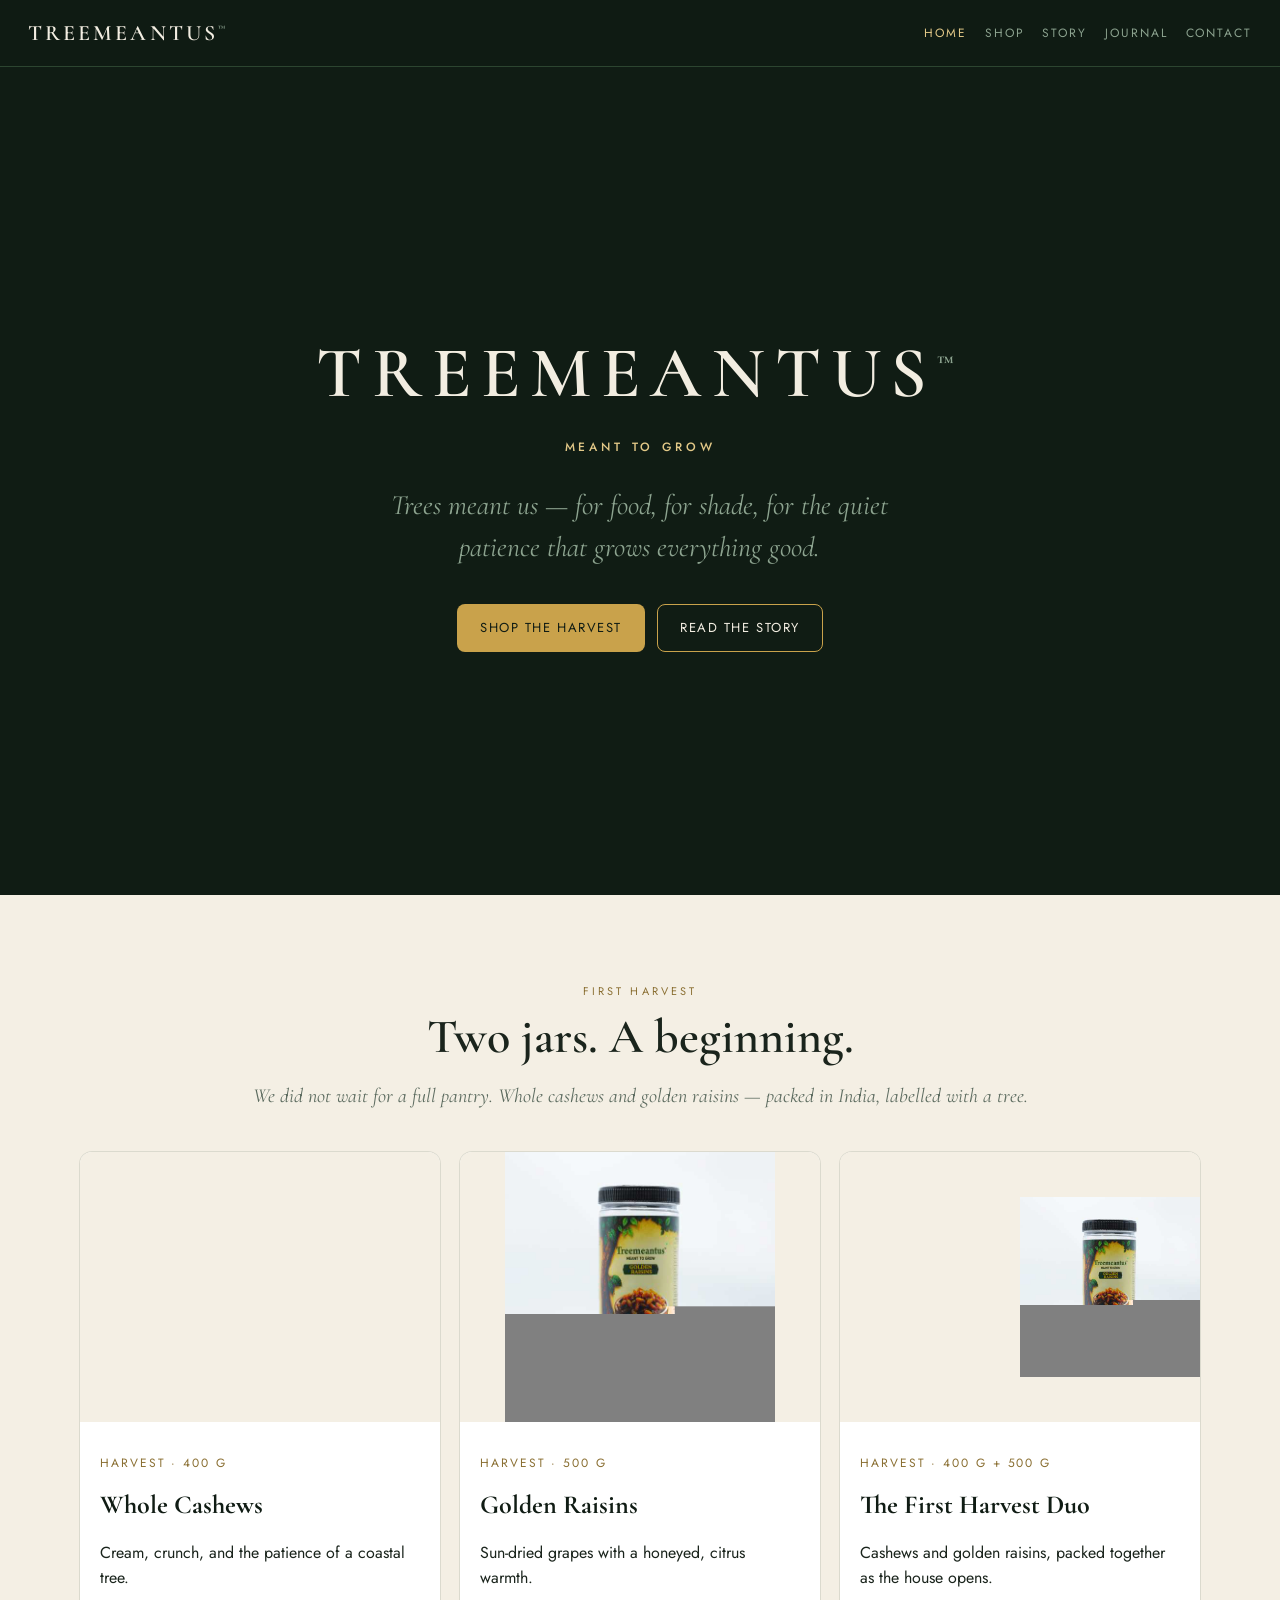
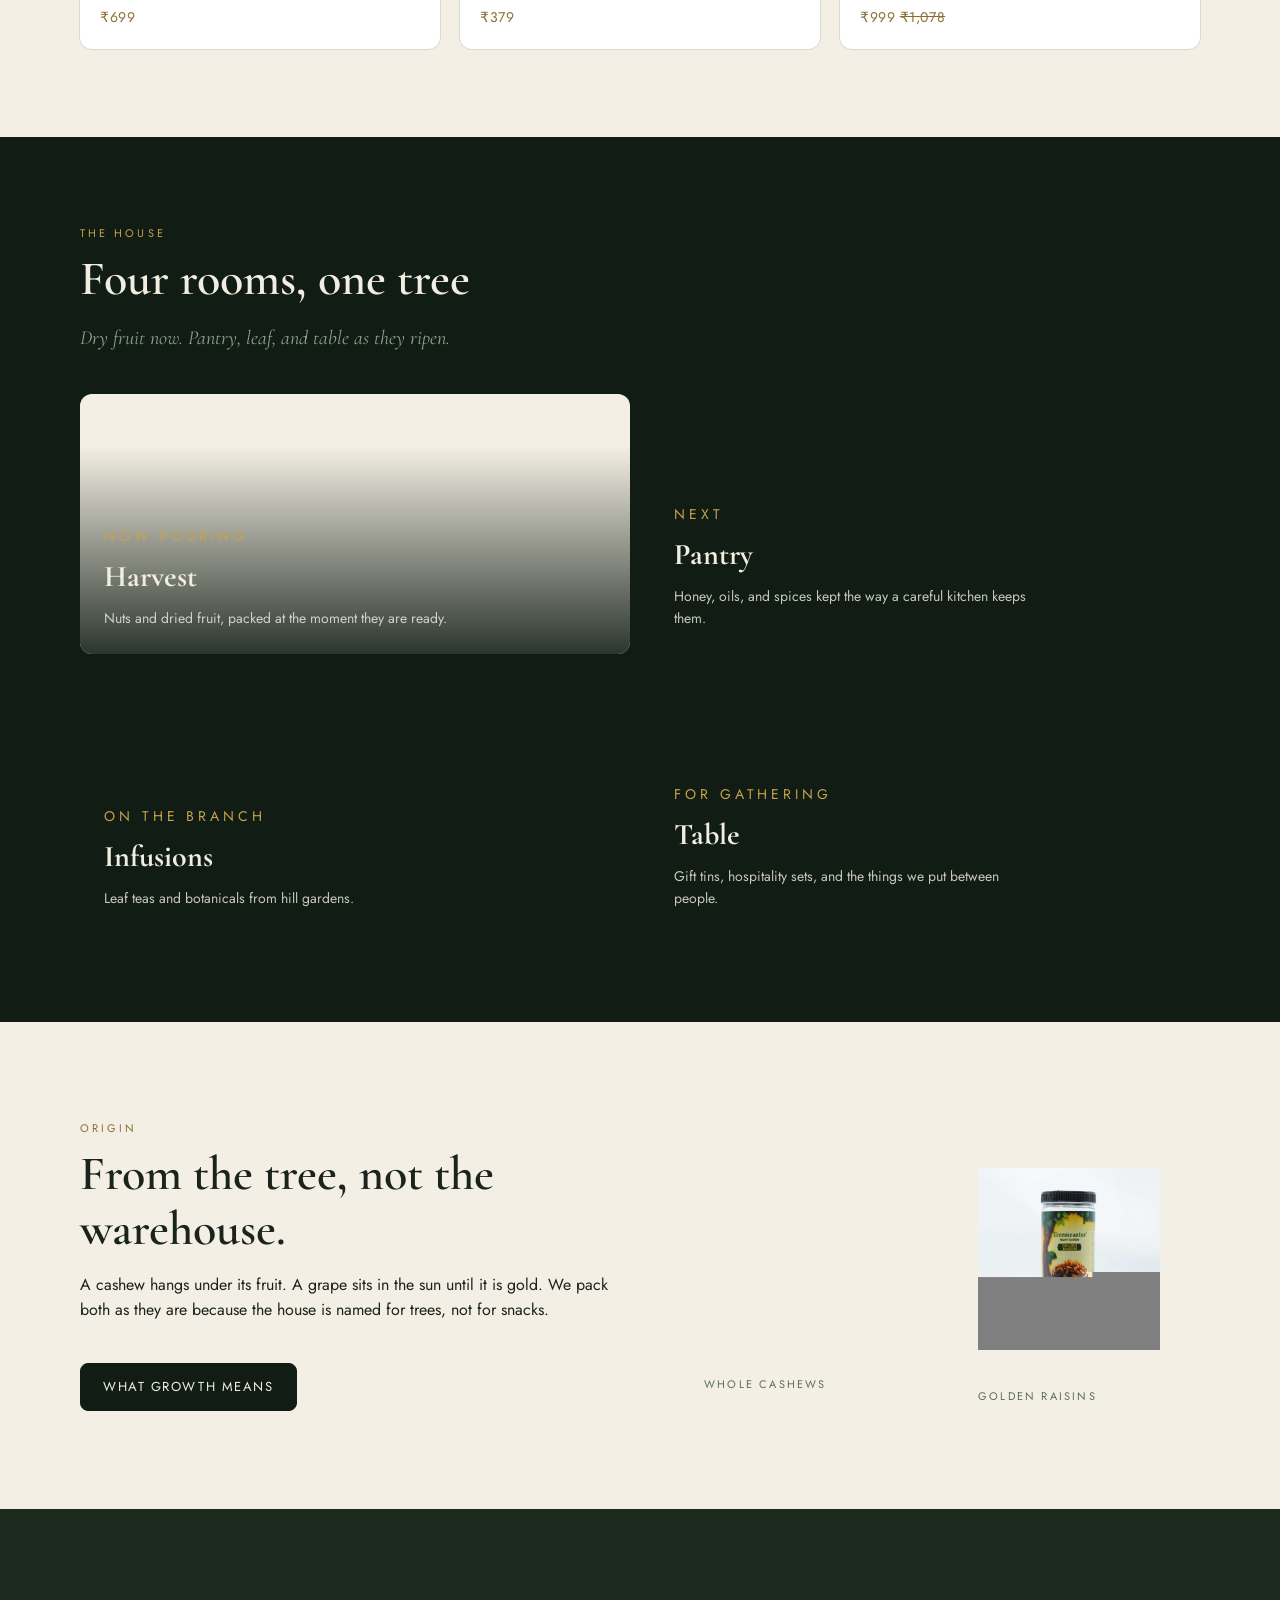
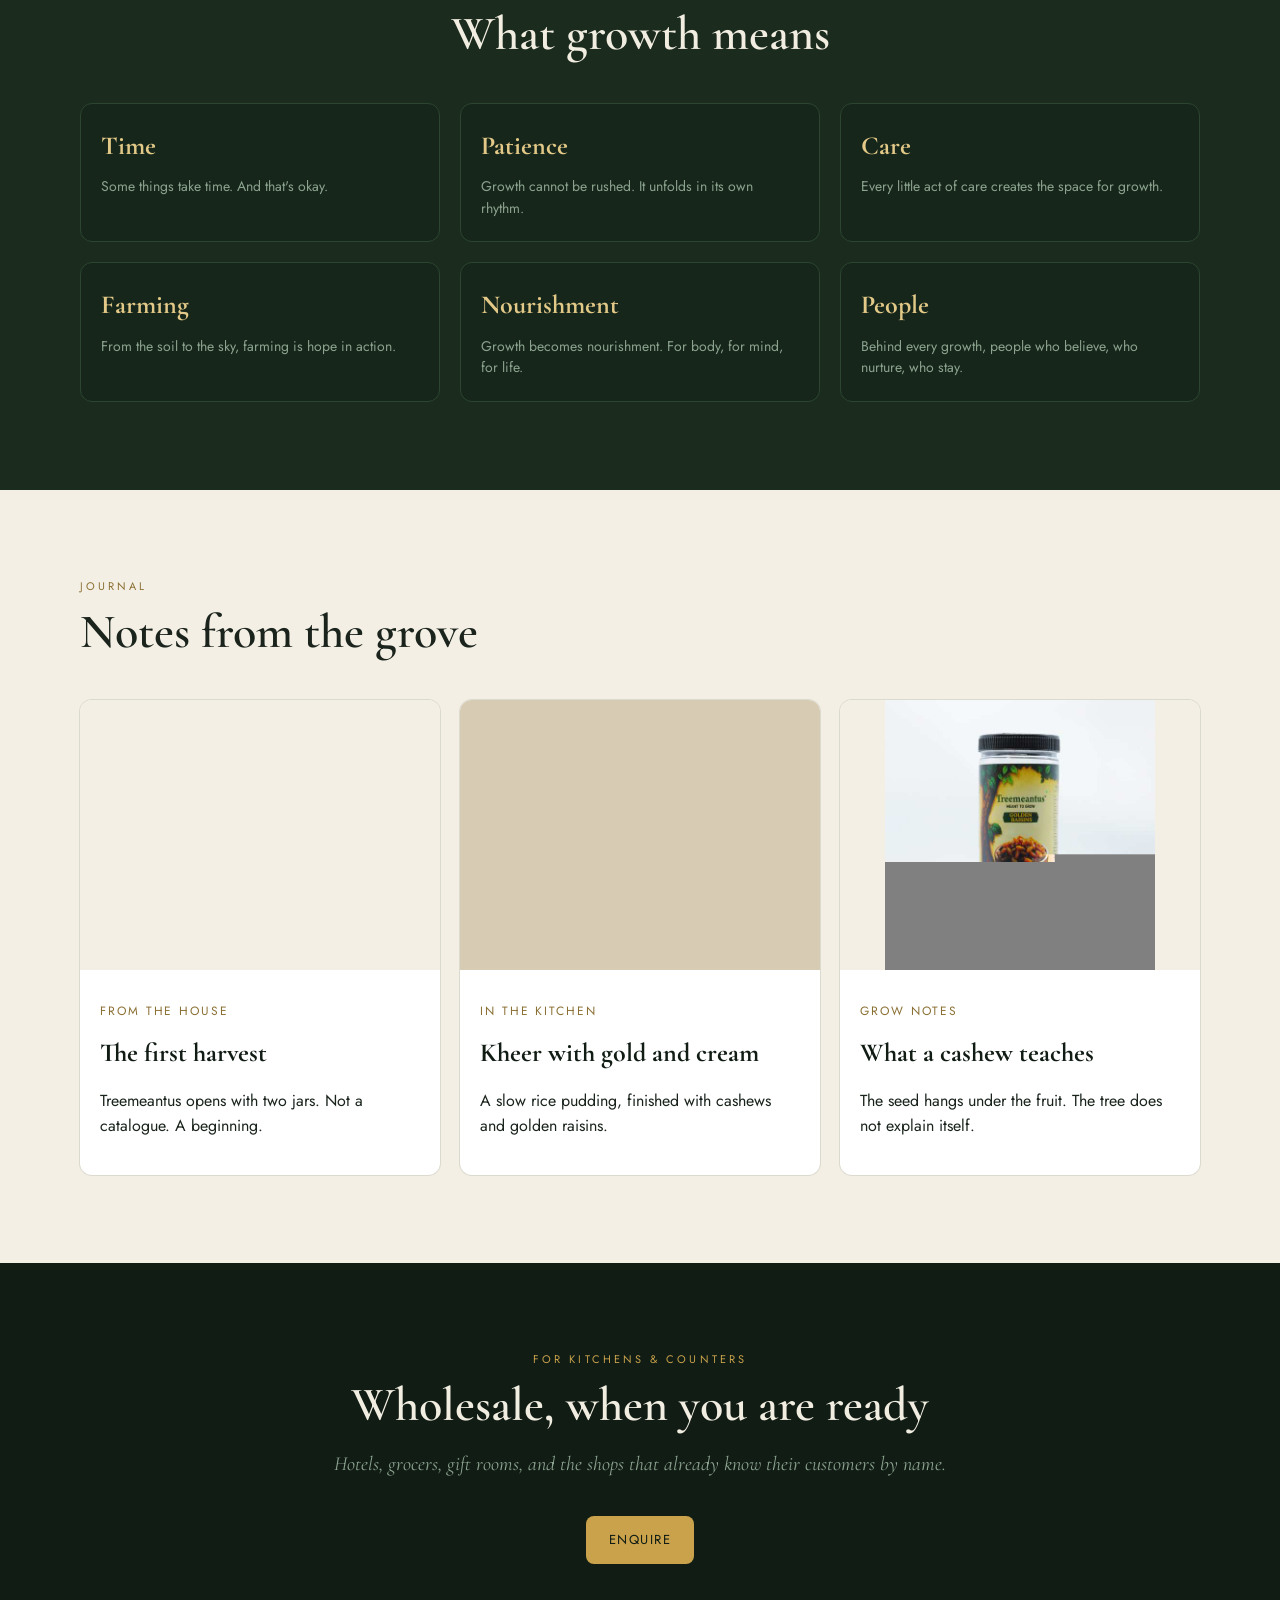
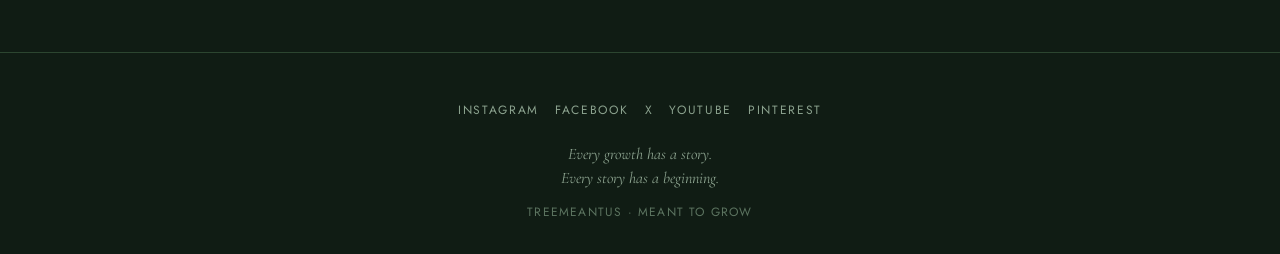
==== index.html @ 3512204e "Use official jar photos on the home harvest cards" ====
<!DOCTYPE html>
<html lang="en">
<head>
  <meta charset="UTF-8">
  <meta name="viewport" content="width=device-width, initial-scale=1.0">
  <title>Treemeantus — Meant to Grow</title>
  <meta name="description" content="Trees meant us — for food, for shade, for the quiet patience that grows everything good. Whole cashews and golden raisins from the first harvest.">
  <link rel="preconnect" href="https://fonts.googleapis.com">
  <link href="https://fonts.googleapis.com/css2?family=Cormorant+Garamond:ital,wght@0,600;1,500&family=Cormorant:wght@600&family=Jost:wght@300;400;500&display=swap" rel="stylesheet">
  <link rel="stylesheet" href="style.css">
  <link rel="stylesheet" href="cashews.css">
  <link rel="stylesheet" href="raisins.css">
</head>
<body>
  <header class="nav">
    <a class="nav-brand" href="index.html">Treemeantus<sup>™</sup></a>
    <nav class="nav-links">
      <a class="active" href="index.html">Home</a>
      <a href="shop.html">Shop</a>
      <a href="story.html">Story</a>
      <a href="journal.html">Journal</a>
      <a href="contact.html">Contact</a>
    </nav>
  </header>
  <section class="hero">
    <div class="hero-bg" aria-hidden="true"></div>
    <div class="hero-inner">
      <h1 class="wordmark">Treemeantus<sup>™</sup></h1>
      <p class="tagline">Meant to Grow</p>
      <p class="brandline">Trees meant us — for food, for shade, for the quiet patience that grows everything good.</p>
      <div class="actions">
        <a class="btn btn-gold" href="shop.html">Shop the harvest</a>
        <a class="btn btn-outline" href="story.html">Read the story</a>
      </div>
    </div>
  </section>
  <section class="section parchment">
    <div class="section-wide">
      <div class="center">
        <p class="eyebrow">First harvest</p>
        <h2 class="display">Two jars. A beginning.</h2>
        <p class="lede">We did not wait for a full pantry. Whole cashews and golden raisins — packed in India, labelled with a tree.</p>
      </div>
      <div class="grid-3">
        <a class="card" href="shop.html#cashews">
          <div class="card-media img-cashews"></div>
          <div class="card-body">
            <p class="meta">Harvest · 400 g</p>
            <h3>Whole Cashews</h3>
            <p>Cream, crunch, and the patience of a coastal tree.</p>
            <p class="price">₹699</p>
          </div>
        </a>
        <a class="card" href="shop.html#golden-raisins">
          <div class="card-media img-raisins"></div>
          <div class="card-body">
            <p class="meta">Harvest · 500 g</p>
            <h3>Golden Raisins</h3>
            <p>Sun-dried grapes with a honeyed, citrus warmth.</p>
            <p class="price">₹379</p>
          </div>
        </a>
        <a class="card" href="shop.html#harvest-duo">
          <div class="card-media duo-media">
            <div class="img-cashews"></div>
            <div class="img-raisins"></div>
          </div>
          <div class="card-body">
            <p class="meta">Harvest · 400 g + 500 g</p>
            <h3>The First Harvest Duo</h3>
            <p>Cashews and golden raisins, packed together as the house opens.</p>
            <p class="price">₹999 <s>₹1,078</s></p>
          </div>
        </a>
      </div>
    </div>
  </section>
  <section class="section forest">
    <div class="section-wide">
      <p class="eyebrow">The house</p>
      <h2 class="display">Four rooms, one tree</h2>
      <p class="lede">Dry fruit now. Pantry, leaf, and table as they ripen.</p>
      <div class="grid-2">
        <div class="room"><div class="room-bg img-cashews"></div><div class="room-copy"><p class="eyebrow">Now pouring</p><h3>Harvest</h3><p>Nuts and dried fruit, packed at the moment they are ready.</p></div></div>
        <div class="room"><div class="room-bg" style="background-image:url('https://images.unsplash.com/photo-1587049352846-4a222e784d38?auto=format&fit=crop&w=1200&q=80')"></div><div class="room-copy"><p class="eyebrow">Next</p><h3>Pantry</h3><p>Honey, oils, and spices kept the way a careful kitchen keeps them.</p></div></div>
        <div class="room"><div class="room-bg" style="background-image:url('https://images.unsplash.com/photo-1556679343-c7306c1976bc?auto=format&fit=crop&w=1200&q=80')"></div><div class="room-copy"><p class="eyebrow">On the branch</p><h3>Infusions</h3><p>Leaf teas and botanicals from hill gardens.</p></div></div>
        <div class="room"><div class="room-bg" style="background-image:url('https://images.unsplash.com/photo-1515003197210-e0cd718d4d73?auto=format&fit=crop&w=1200&q=80')"></div><div class="room-copy"><p class="eyebrow">For gathering</p><h3>Table</h3><p>Gift tins, hospitality sets, and the things we put between people.</p></div></div>
      </div>
    </div>
  </section>
  <section class="section parchment">
    <div class="section-wide split">
      <div>
        <p class="eyebrow">Origin</p>
        <h2 class="display">From the tree, not the warehouse.</h2>
        <p>A cashew hangs under its fruit. A grape sits in the sun until it is gold. We pack both as they are because the house is named for trees, not for snacks.</p>
        <a class="btn btn-forest" href="story.html" style="margin-top:24px;">What growth means</a>
      </div>
      <div class="origin-photos">
        <figure><div class="pack img-cashews" role="img" aria-label="Treemeantus cashews jar"></div><figcaption>Whole cashews</figcaption></figure>
        <figure><div class="pack img-raisins" role="img" aria-label="Treemeantus golden raisins jar"></div><figcaption>Golden raisins</figcaption></figure>
      </div>
    </div>
  </section>
  <section class="section forest-mid">
    <div class="section-wide">
      <h2 class="display center">What growth means</h2>
      <div class="grid-3">
        <div class="pillar"><h3>Time</h3><p>Some things take time. And that's okay.</p></div>
        <div class="pillar"><h3>Patience</h3><p>Growth cannot be rushed. It unfolds in its own rhythm.</p></div>
        <div class="pillar"><h3>Care</h3><p>Every little act of care creates the space for growth.</p></div>
        <div class="pillar"><h3>Farming</h3><p>From the soil to the sky, farming is hope in action.</p></div>
        <div class="pillar"><h3>Nourishment</h3><p>Growth becomes nourishment. For body, for mind, for life.</p></div>
        <div class="pillar"><h3>People</h3><p>Behind every growth, people who believe, who nurture, who stay.</p></div>
      </div>
    </div>
  </section>
  <section class="section parchment">
    <div class="section-wide">
      <p class="eyebrow">Journal</p>
      <h2 class="display">Notes from the grove</h2>
      <div class="grid-3">
        <a class="card" href="journal.html#the-first-harvest"><div class="card-media img-cashews"></div><div class="card-body"><p class="meta">From the house</p><h3>The first harvest</h3><p>Treemeantus opens with two jars. Not a catalogue. A beginning.</p></div></a>
        <a class="card" href="journal.html#kheer"><div class="card-media" style="background-image:url('https://images.unsplash.com/photo-1631452180519-c014fe946bc7?auto=format&fit=crop&w=900&q=80')"></div><div class="card-body"><p class="meta">In the kitchen</p><h3>Kheer with gold and cream</h3><p>A slow rice pudding, finished with cashews and golden raisins.</p></div></a>
        <a class="card" href="journal.html#cashew"><div class="card-media img-raisins"></div><div class="card-body"><p class="meta">Grow notes</p><h3>What a cashew teaches</h3><p>The seed hangs under the fruit. The tree does not explain itself.</p></div></a>
      </div>
    </div>
  </section>
  <section class="section forest">
    <div class="section-narrow center">
      <p class="eyebrow">For kitchens & counters</p>
      <h2 class="display">Wholesale, when you are ready</h2>
      <p class="lede">Hotels, grocers, gift rooms, and the shops that already know their customers by name.</p>
      <div class="actions"><a class="btn btn-gold" href="mailto:support@phewsion.com?subject=Treemeantus%20wholesale">Enquire</a></div>
    </div>
  </section>
  <footer class="site-footer">
    <div class="socials">
      <a href="https://instagram.com/treemeantus" target="_blank" rel="noopener">Instagram</a>
      <a href="https://facebook.com/treemeantus" target="_blank" rel="noopener">Facebook</a>
      <a href="https://x.com/treemeantus" target="_blank" rel="noopener">X</a>
      <a href="https://youtube.com/@treemeantus" target="_blank" rel="noopener">YouTube</a>
      <a href="https://pinterest.com/treemeantus" target="_blank" rel="noopener">Pinterest</a>
    </div>
    <p class="story">Every growth has a story.<br>Every story has a beginning.</p>
    <p>TREEMEANTUS · MEANT TO GROW</p>
  </footer>
</body>
</html>
---- style.css ----
:root {
  --bg-deep: #101c14;
  --bg-panel: #16261a;
  --bg-mid: #1b2c1f;
  --line: #2c4530;
  --gold: #c9a24b;
  --gold-soft: #e3c988;
  --gold-dim: #8a6f32;
  --cream: #f2ede1;
  --sage: #8ca38f;
  --parchment: #f4efe4;
  --ink: #1a241c;
  --muted: #5c6b5f;
}

* { box-sizing: border-box; }
html, body { margin: 0; padding: 0; }
html { scroll-behavior: smooth; }
body {
  background: var(--bg-deep);
  color: var(--cream);
  font-family: "Jost", sans-serif;
  font-weight: 400;
  line-height: 1.55;
}

img { max-width: 100%; display: block; }
a { color: inherit; }

.nav {
  position: sticky;
  top: 0;
  z-index: 20;
  display: flex;
  align-items: center;
  justify-content: space-between;
  gap: 16px;
  padding: 16px 28px;
  background: rgba(16, 28, 20, 0.92);
  border-bottom: 1px solid var(--line);
  backdrop-filter: blur(10px);
}
.nav-brand {
  font-family: "Cormorant", serif;
  font-size: 22px;
  font-weight: 600;
  letter-spacing: 0.14em;
  text-transform: uppercase;
  text-decoration: none;
}
.nav-brand sup { font-size: 10px; color: var(--sage); letter-spacing: 0; }
.nav-links { display: flex; flex-wrap: wrap; gap: 18px; }
.nav-links a {
  text-decoration: none;
  font-size: 12px;
  letter-spacing: 0.16em;
  text-transform: uppercase;
  color: var(--sage);
}
.nav-links a:hover,
.nav-links a.active { color: var(--gold-soft); }

.hero {
  position: relative;
  min-height: 92vh;
  display: flex;
  align-items: center;
  justify-content: center;
  text-align: center;
  padding: 80px 24px 72px;
  overflow: hidden;
}
.hero-bg {
  position: absolute;
  inset: 0;
  background:
    linear-gradient(180deg, rgba(16,28,20,0.55) 0%, rgba(16,28,20,0.45) 50%, #101c14 100%),
    url("https://images.unsplash.com/photo-1441974231531-c6227db76b6e?auto=format&fit=crop&w=1800&q=80") center/cover no-repeat;
}
.hero-inner { position: relative; max-width: 720px; }
.wordmark {
  font-family: "Cormorant", serif;
  font-weight: 600;
  letter-spacing: 0.14em;
  font-size: clamp(40px, 8vw, 72px);
  text-transform: uppercase;
  margin: 0;
}
.wordmark sup { font-size: 0.32em; color: var(--sage); }
.tagline {
  margin: 8px 0 0;
  font-size: 12px;
  font-weight: 500;
  letter-spacing: 0.32em;
  text-transform: uppercase;
  color: var(--gold-soft);
}
.brandline {
  font-family: "Cormorant Garamond", serif;
  font-style: italic;
  font-size: clamp(20px, 3vw, 28px);
  line-height: 1.5;
  color: var(--sage);
  margin: 28px auto 0;
  max-width: 560px;
}
.actions { display: flex; flex-wrap: wrap; justify-content: center; gap: 12px; margin-top: 36px; }

.btn {
  display: inline-flex;
  align-items: center;
  justify-content: center;
  padding: 13px 22px;
  border-radius: 8px;
  text-decoration: none;
  font-size: 13px;
  letter-spacing: 0.12em;
  text-transform: uppercase;
  border: 1px solid transparent;
}
.btn-gold { background: var(--gold); color: var(--bg-deep); }
.btn-gold:hover { background: var(--gold-soft); }
.btn-outline { border-color: var(--gold); color: var(--cream); background: transparent; }
.btn-outline:hover { background: rgba(201, 162, 75, 0.12); }
.btn-forest { background: var(--bg-deep); color: var(--cream); border-color: var(--bg-deep); }

.section { padding: 88px 24px; }
.section-narrow { max-width: 760px; margin: 0 auto; }
.section-wide { max-width: 1120px; margin: 0 auto; }
.parchment { background: var(--parchment); color: var(--ink); }
.forest { background: var(--bg-deep); color: var(--cream); }
.forest-mid { background: var(--bg-mid); }

.eyebrow {
  margin: 0;
  font-size: 11px;
  letter-spacing: 0.28em;
  text-transform: uppercase;
  color: var(--gold-dim);
}
.forest .eyebrow, .forest-mid .eyebrow { color: var(--gold); }
h2.display {
  font-family: "Cormorant Garamond", serif;
  font-weight: 600;
  font-size: clamp(32px, 5vw, 48px);
  margin: 10px 0 0;
  line-height: 1.15;
}
.lede {
  font-family: "Cormorant Garamond", serif;
  font-style: italic;
  font-size: 20px;
  color: var(--muted);
  margin: 16px 0 0;
}
.forest .lede, .forest-mid .lede { color: var(--sage); }
.prose p { color: rgba(26, 36, 28, 0.78); margin: 16px 0 0; font-size: 16.5px; line-height: 1.7; }
.center { text-align: center; }

.grid-3, .grid-2, .grid-4 { display: grid; gap: 20px; margin-top: 40px; }
.grid-3 { grid-template-columns: repeat(3, 1fr); }
.grid-2 { grid-template-columns: repeat(2, 1fr); }
.grid-4 { grid-template-columns: repeat(4, 1fr); }

.card {
  background: #fff;
  border-radius: 12px;
  overflow: hidden;
  box-shadow: 0 0 0 1px rgba(44, 69, 48, 0.12);
  text-decoration: none;
  color: inherit;
}
.card-media {
  aspect-ratio: 4 / 3;
  background: #d7cbb4 center/cover no-repeat;
}
.card-body { padding: 20px; }
.card h3 {
  font-family: "Cormorant Garamond", serif;
  font-size: 26px;
  margin: 6px 0 0;
  color: var(--bg-deep);
}
.price { margin: 10px 0 0; font-size: 14px; letter-spacing: 0.04em; color: var(--gold-dim); }
.meta { font-size: 12px; letter-spacing: 0.16em; text-transform: uppercase; color: var(--gold-dim); }

.room {
  position: relative;
  min-height: 260px;
  border-radius: 12px;
  overflow: hidden;
  text-decoration: none;
  display: flex;
  align-items: flex-end;
}
.room-bg { position: absolute; inset: 0; background-size: cover; background-position: center; }
.room::after {
  content: "";
  position: absolute;
  inset: 0;
  background: linear-gradient(180deg, transparent 20%, rgba(16, 28, 20, 0.88) 100%);
}
.room-copy { position: relative; z-index: 1; padding: 24px; }
.room h3 { font-family: "Cormorant Garamond", serif; font-size: 30px; margin: 6px 0 0; }
.room p { margin: 8px 0 0; color: rgba(242, 237, 225, 0.82); font-size: 14px; max-width: 360px; }

.pillar {
  border: 1px solid var(--line);
  background: var(--bg-panel);
  border-radius: 12px;
  padding: 22px 20px;
}
.pillar h3 { font-family: "Cormorant Garamond", serif; font-size: 26px; color: var(--gold-soft); margin: 0; }
.pillar p { margin: 10px 0 0; color: var(--sage); font-size: 14px; }

.split { display: grid; grid-template-columns: 1fr 1fr; gap: 48px; align-items: center; }
.origin-photos { display: grid; grid-template-columns: 1fr 1fr; gap: 12px; }
.origin-photos figure:nth-child(2) { margin-top: 28px; }
.origin-photos figcaption {
  margin-top: 8px;
  font-size: 11px;
  letter-spacing: 0.2em;
  text-transform: uppercase;
  color: var(--muted);
}
.pack {
  width: 100%;
  border-radius: 12px;
  object-fit: cover;
  aspect-ratio: 3 / 4;
  background: #e8dfcd;
}

.site-footer {
  padding: 48px 24px 32px;
  border-top: 1px solid var(--line);
  text-align: center;
}
.site-footer p { margin: 0; color: #5c7460; font-size: 12px; letter-spacing: 0.1em; }
.site-footer .story {
  font-family: "Cormorant Garamond", serif;
  font-style: italic;
  font-size: 16px;
  color: var(--sage);
  letter-spacing: 0;
  margin-bottom: 12px;
}
.socials {
  display: flex;
  flex-wrap: wrap;
  justify-content: center;
  gap: 16px;
  margin: 0 0 22px;
}
.socials a { color: var(--sage); text-decoration: none; font-size: 12px; letter-spacing: 0.14em; text-transform: uppercase; }
.socials a:hover { color: var(--gold-soft); }

.product-hero { display: grid; grid-template-columns: 1fr 1fr; gap: 40px; align-items: start; }
.product-hero img { width: 100%; border-radius: 12px; background: #fff; aspect-ratio: 1; object-fit: cover; }
.note { margin-top: 16px; font-size: 14px; color: var(--muted); }

@media (max-width: 900px) {
  .grid-3, .grid-4, .split, .product-hero { grid-template-columns: 1fr; }
  .grid-2 { grid-template-columns: 1fr; }
  .origin-photos figure:nth-child(2) { margin-top: 0; }
  .nav { padding: 14px 16px; }
  .section { padding: 64px 18px; }
}
---- cashews.css ----
.img-cashews{background-image:url("[data-uri]");background-size:contain;background-repeat:no-repeat;background-position:center;background-color:#f4efe4}.product-photo{width:100%;border-radius:12px;aspect-ratio:1;min-height:280px}.duo{display:grid;grid-template-columns:1fr 1fr;gap:10px}.duo .product-photo{aspect-ratio:3/4}.card-media.img-cashews,.card-media.img-raisins,.pack.img-cashews,.pack.img-raisins,.room-bg.img-cashews{background-size:contain;background-repeat:no-repeat;background-position:center;background-color:#f4efe4}.duo-media{display:grid;grid-template-columns:1fr 1fr;background:#f4efe4}.duo-media>div{min-height:180px;background-size:contain;background-repeat:no-repeat;background-position:center}
---- raisins.css ----
.img-raisins{background-image:url("[data-uri]");background-size:contain;background-repeat:no-repeat;background-position:center;background-color:#f4efe4}
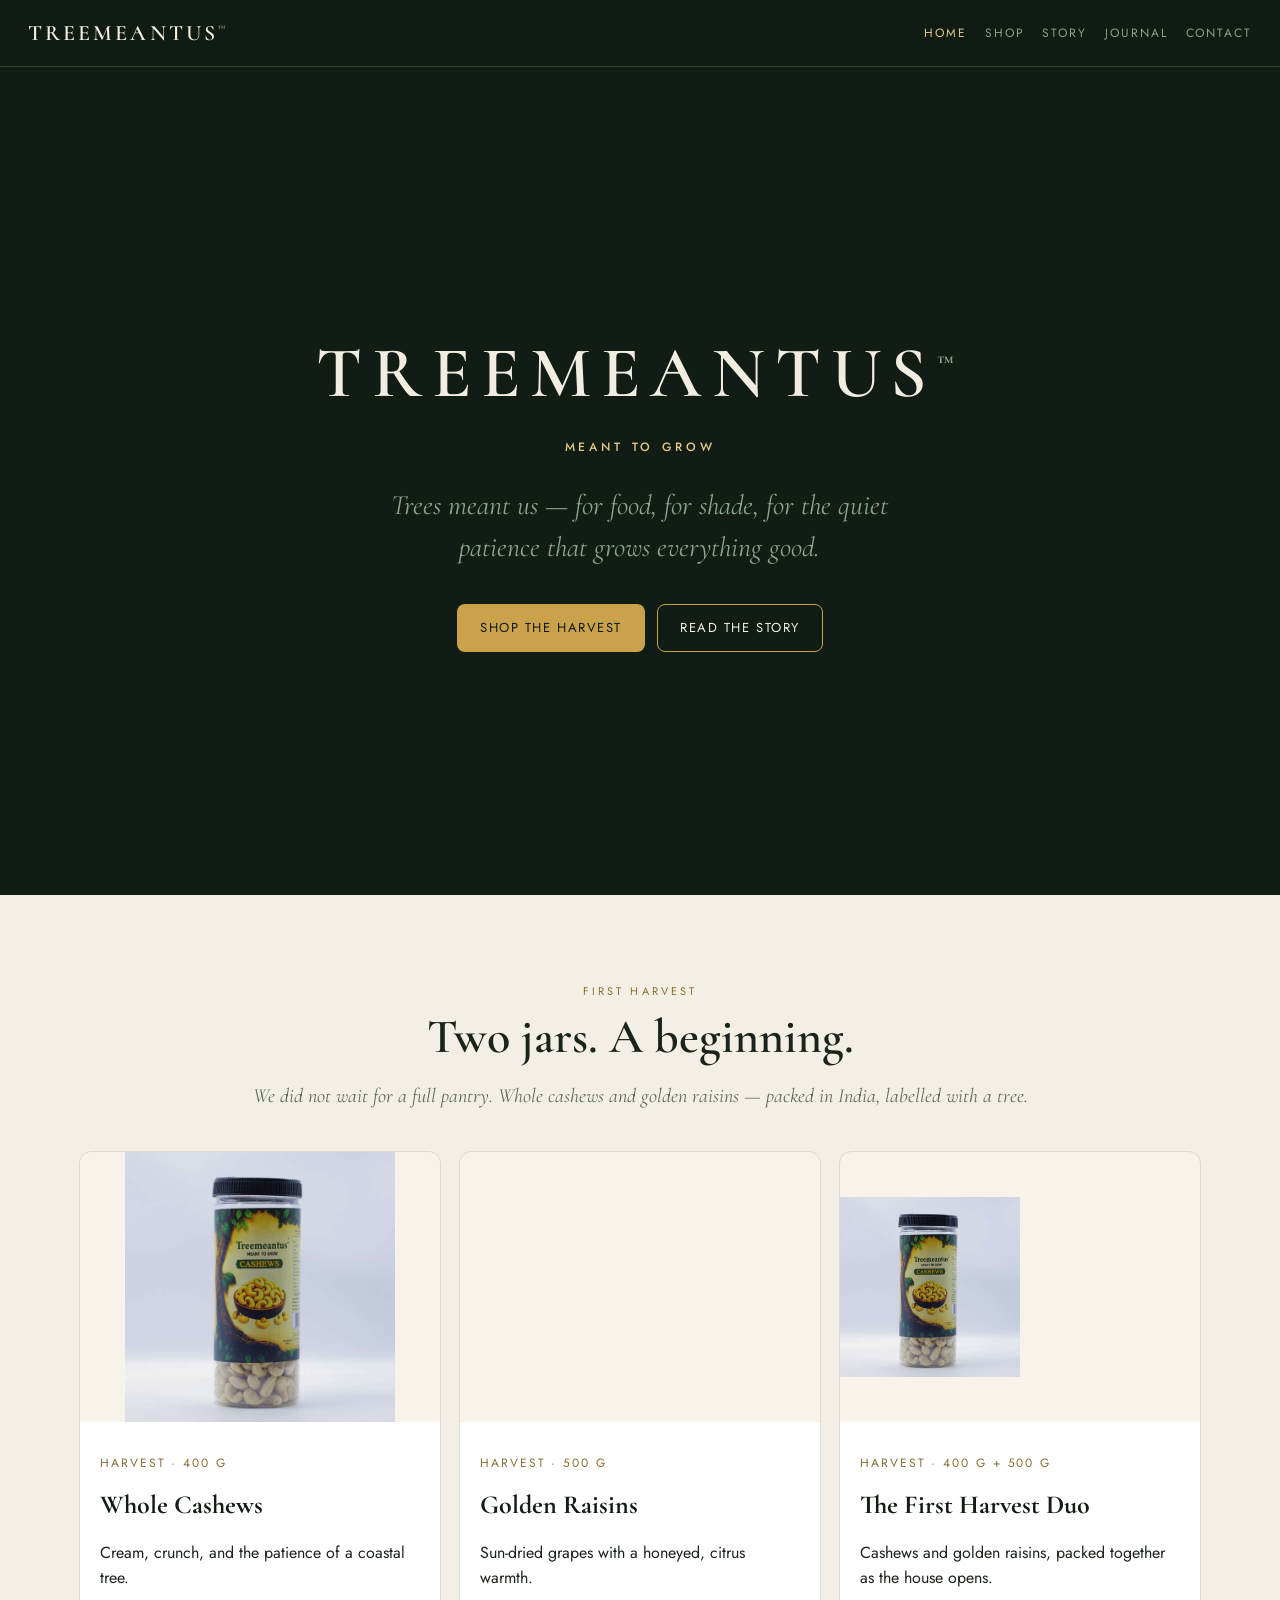
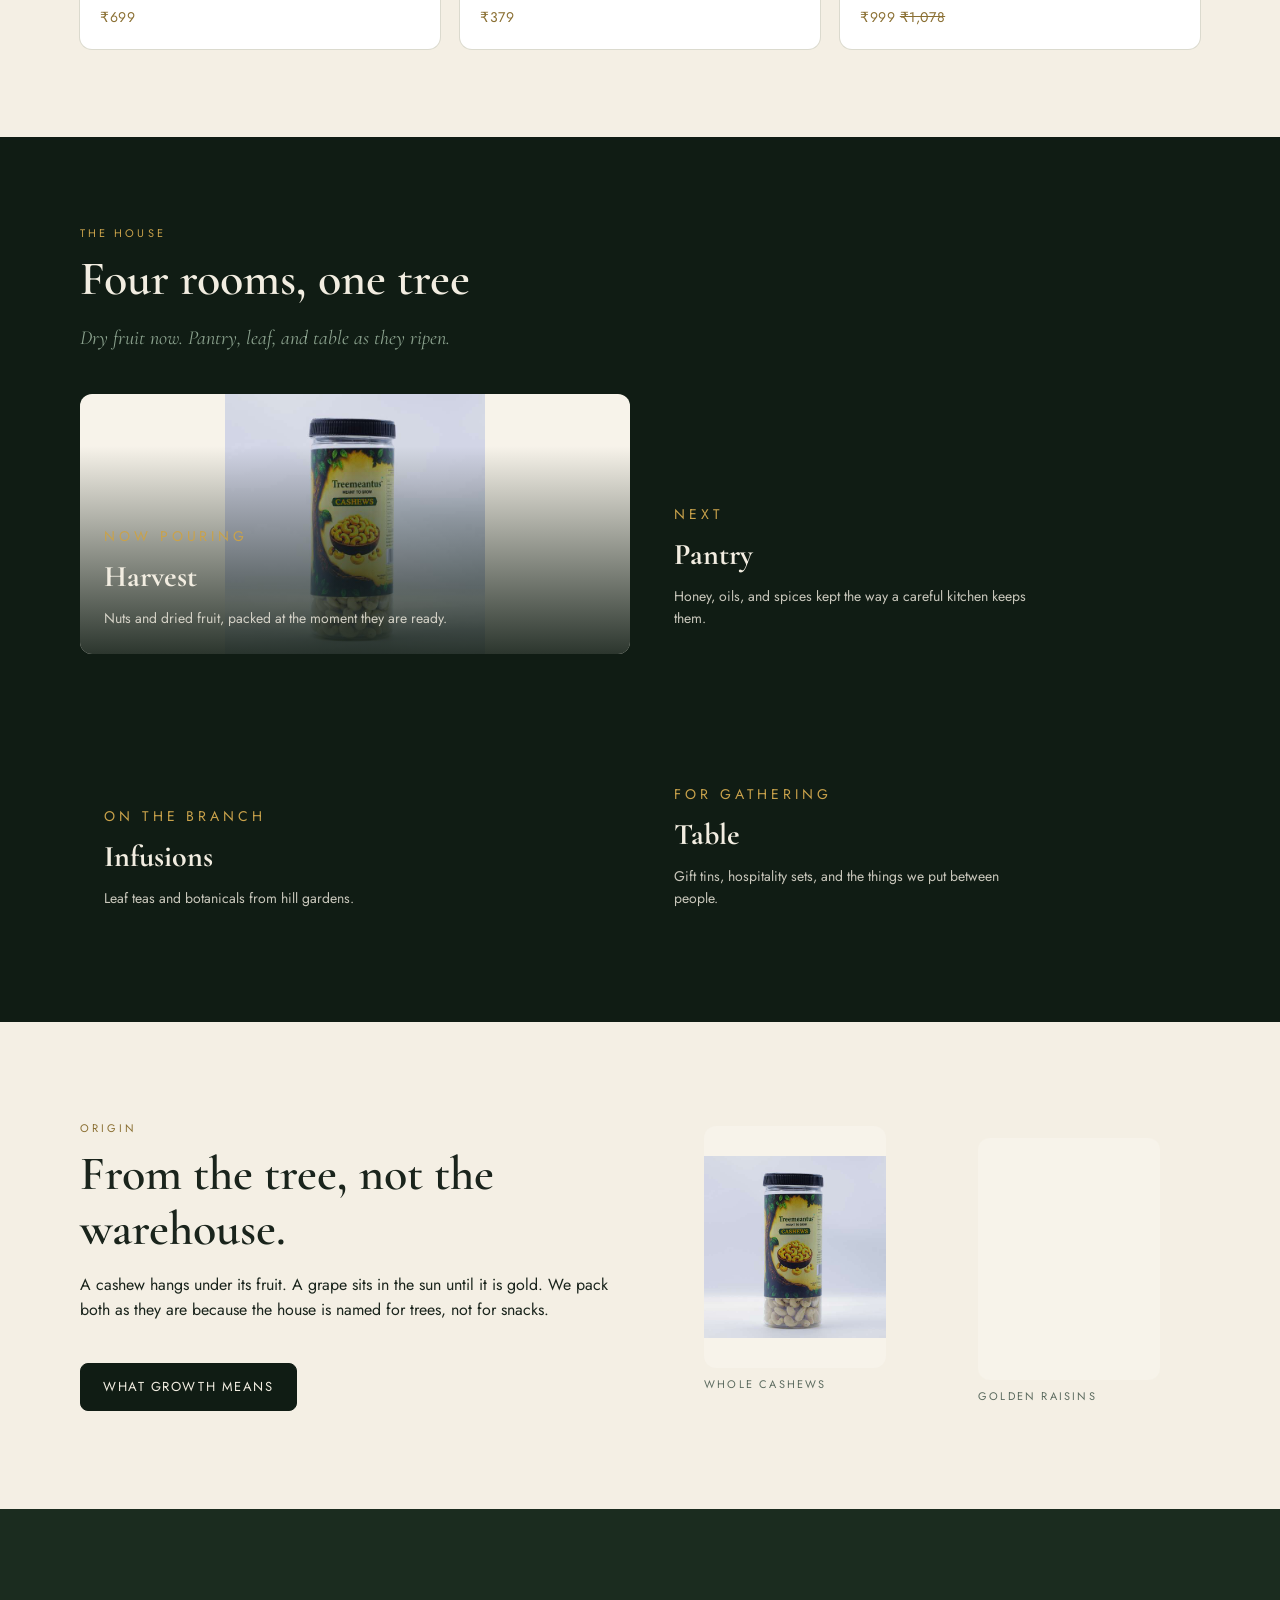
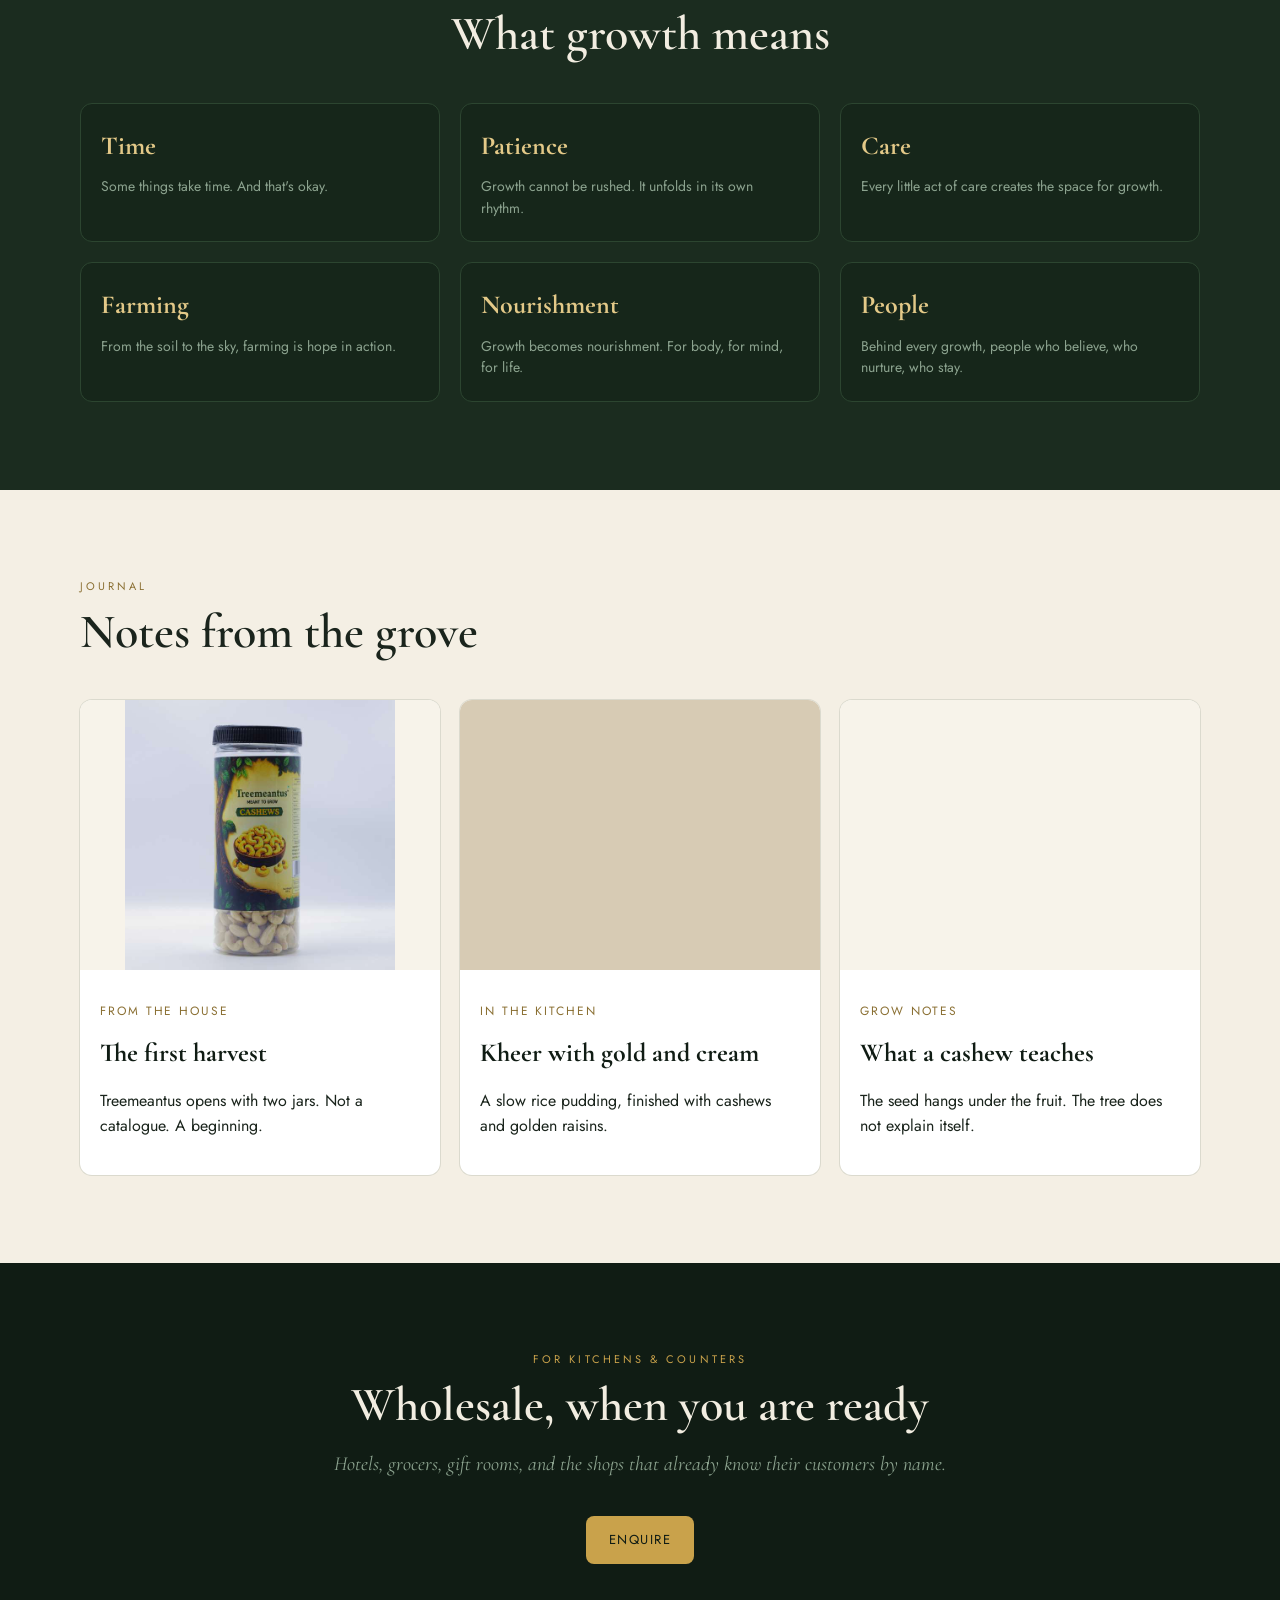
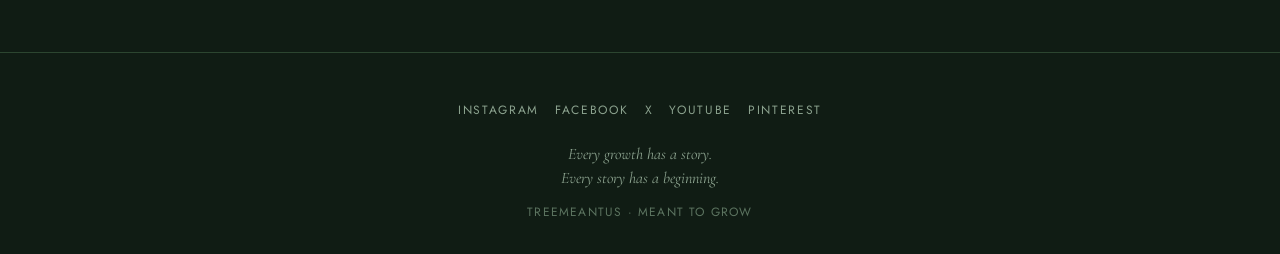
==== commit 005e143e: "Force-refresh jar photos on homepage" ====
--- a/index.html
+++ b/index.html
@@ -8,8 +8,8 @@
   <link rel="preconnect" href="https://fonts.googleapis.com">
   <link href="https://fonts.googleapis.com/css2?family=Cormorant+Garamond:ital,wght@0,600;1,500&family=Cormorant:wght@600&family=Jost:wght@300;400;500&display=swap" rel="stylesheet">
   <link rel="stylesheet" href="style.css">
-  <link rel="stylesheet" href="cashews.css">
-  <link rel="stylesheet" href="raisins.css">
+  <link rel="stylesheet" href="cashews.css?v=4">
+  <link rel="stylesheet" href="raisins.css?v=4">
 </head>
 <body>
   <header class="nav">
--- a/cashews.css
+++ b/cashews.css
@@ -1 +1,6 @@
-.img-cashews{background-image:url("[data-uri]");background-size:contain;background-repeat:no-repeat;background-position:center;background-color:#f4efe4}.product-photo{width:100%;border-radius:12px;aspect-ratio:1;min-height:280px}.duo{display:grid;grid-template-columns:1fr 1fr;gap:10px}.duo .product-photo{aspect-ratio:3/4}.card-media.img-cashews,.card-media.img-raisins,.pack.img-cashews,.pack.img-raisins,.room-bg.img-cashews{background-size:contain;background-repeat:no-repeat;background-position:center;background-color:#f4efe4}.duo-media{display:grid;grid-template-columns:1fr 1fr;background:#f4efe4}.duo-media>div{min-height:180px;background-size:contain;background-repeat:no-repeat;background-position:center}+.img-cashews,.photo-cashews{background-image:url("[data-uri]");background-size:contain;background-position:center;background-repeat:no-repeat;background-color:#f7f3ea}
+.duo{display:grid;grid-template-columns:1fr 1fr;gap:10px}
+.duo .product-photo{width:100%;min-height:0}
+.duo-media{display:grid;grid-template-columns:1fr 1fr;aspect-ratio:4/3}
+.duo-media>div{background-size:contain;background-position:center;background-repeat:no-repeat;background-color:#f7f3ea}
+.product-photo{width:100%;border-radius:12px;aspect-ratio:1;min-height:280px}
--- a/raisins.css
+++ b/raisins.css
@@ -1 +1 @@
-.img-raisins{background-image:url("[data-uri]");background-size:contain;background-repeat:no-repeat;background-position:center;background-color:#f4efe4}+.img-raisins,.photo-raisins{background-image:url("[data-uri]");background-size:contain;background-position:center;background-repeat:no-repeat;background-color:#f7f3ea}
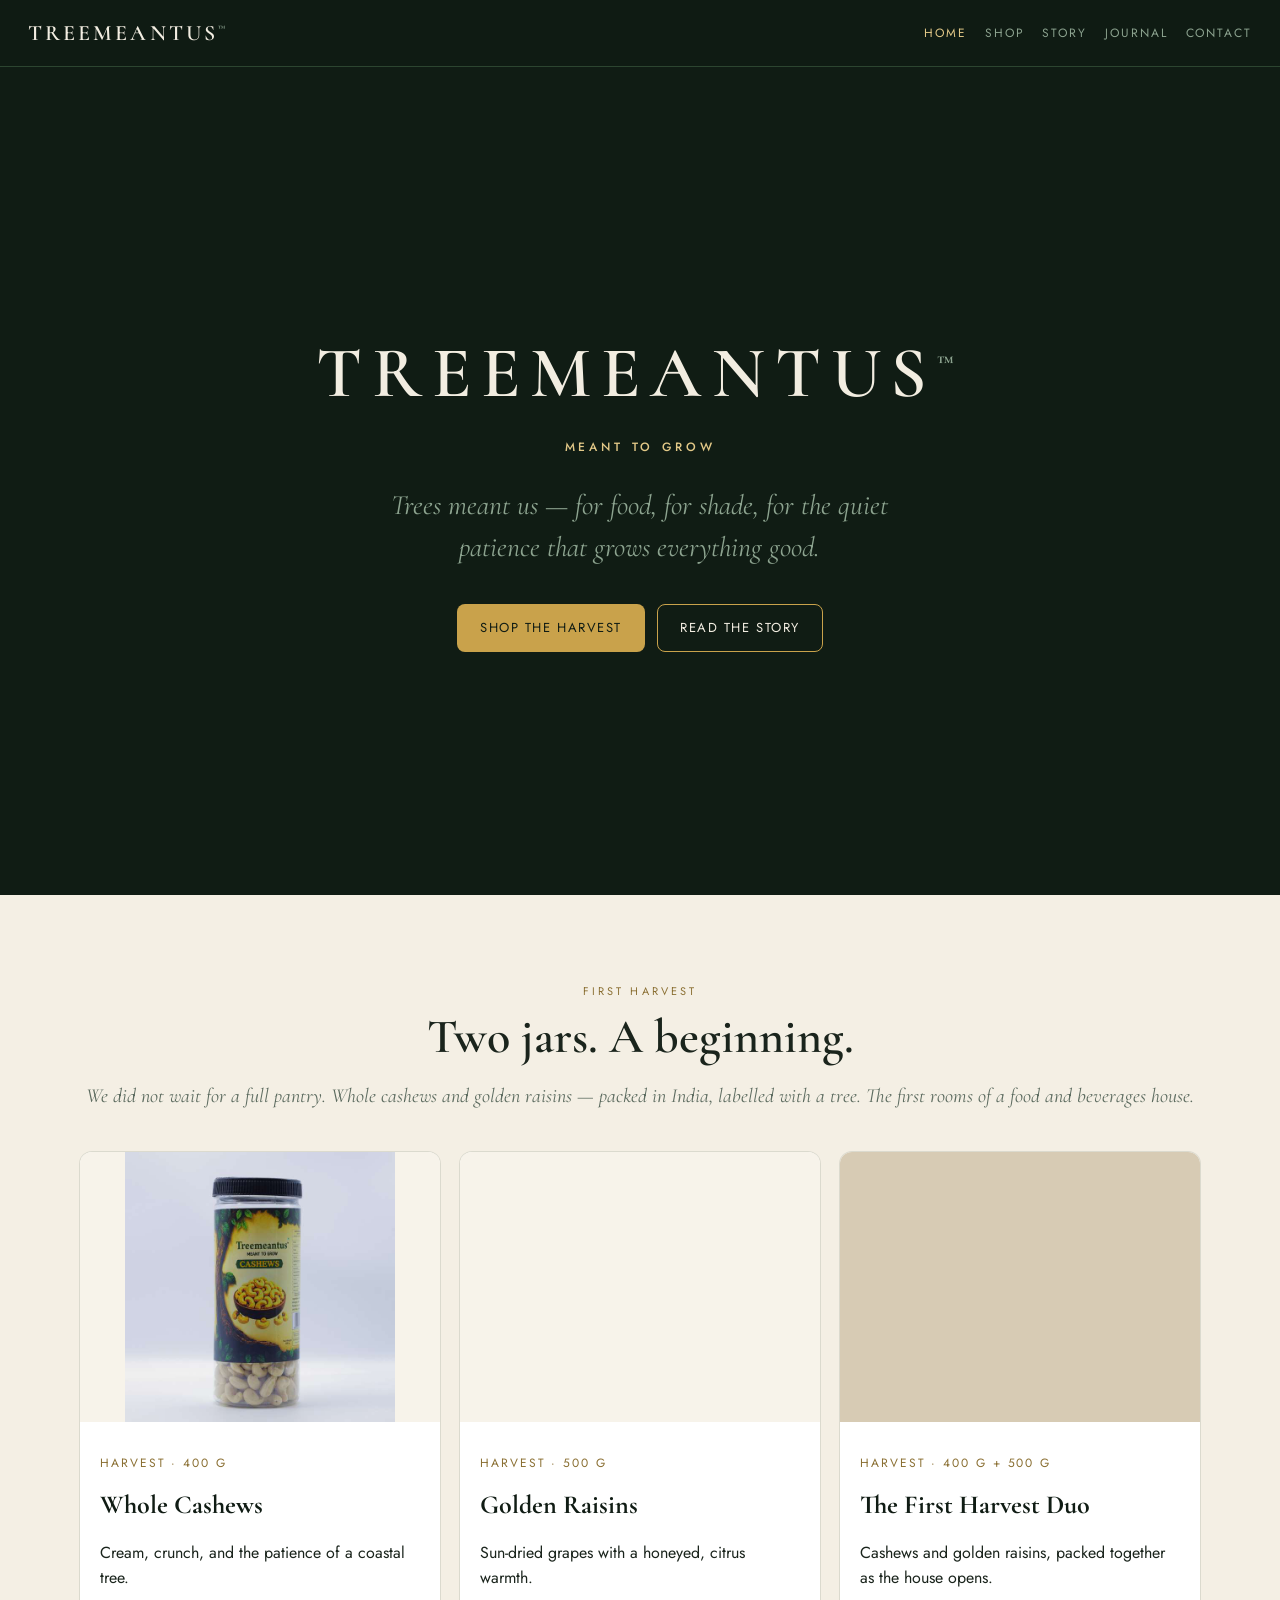
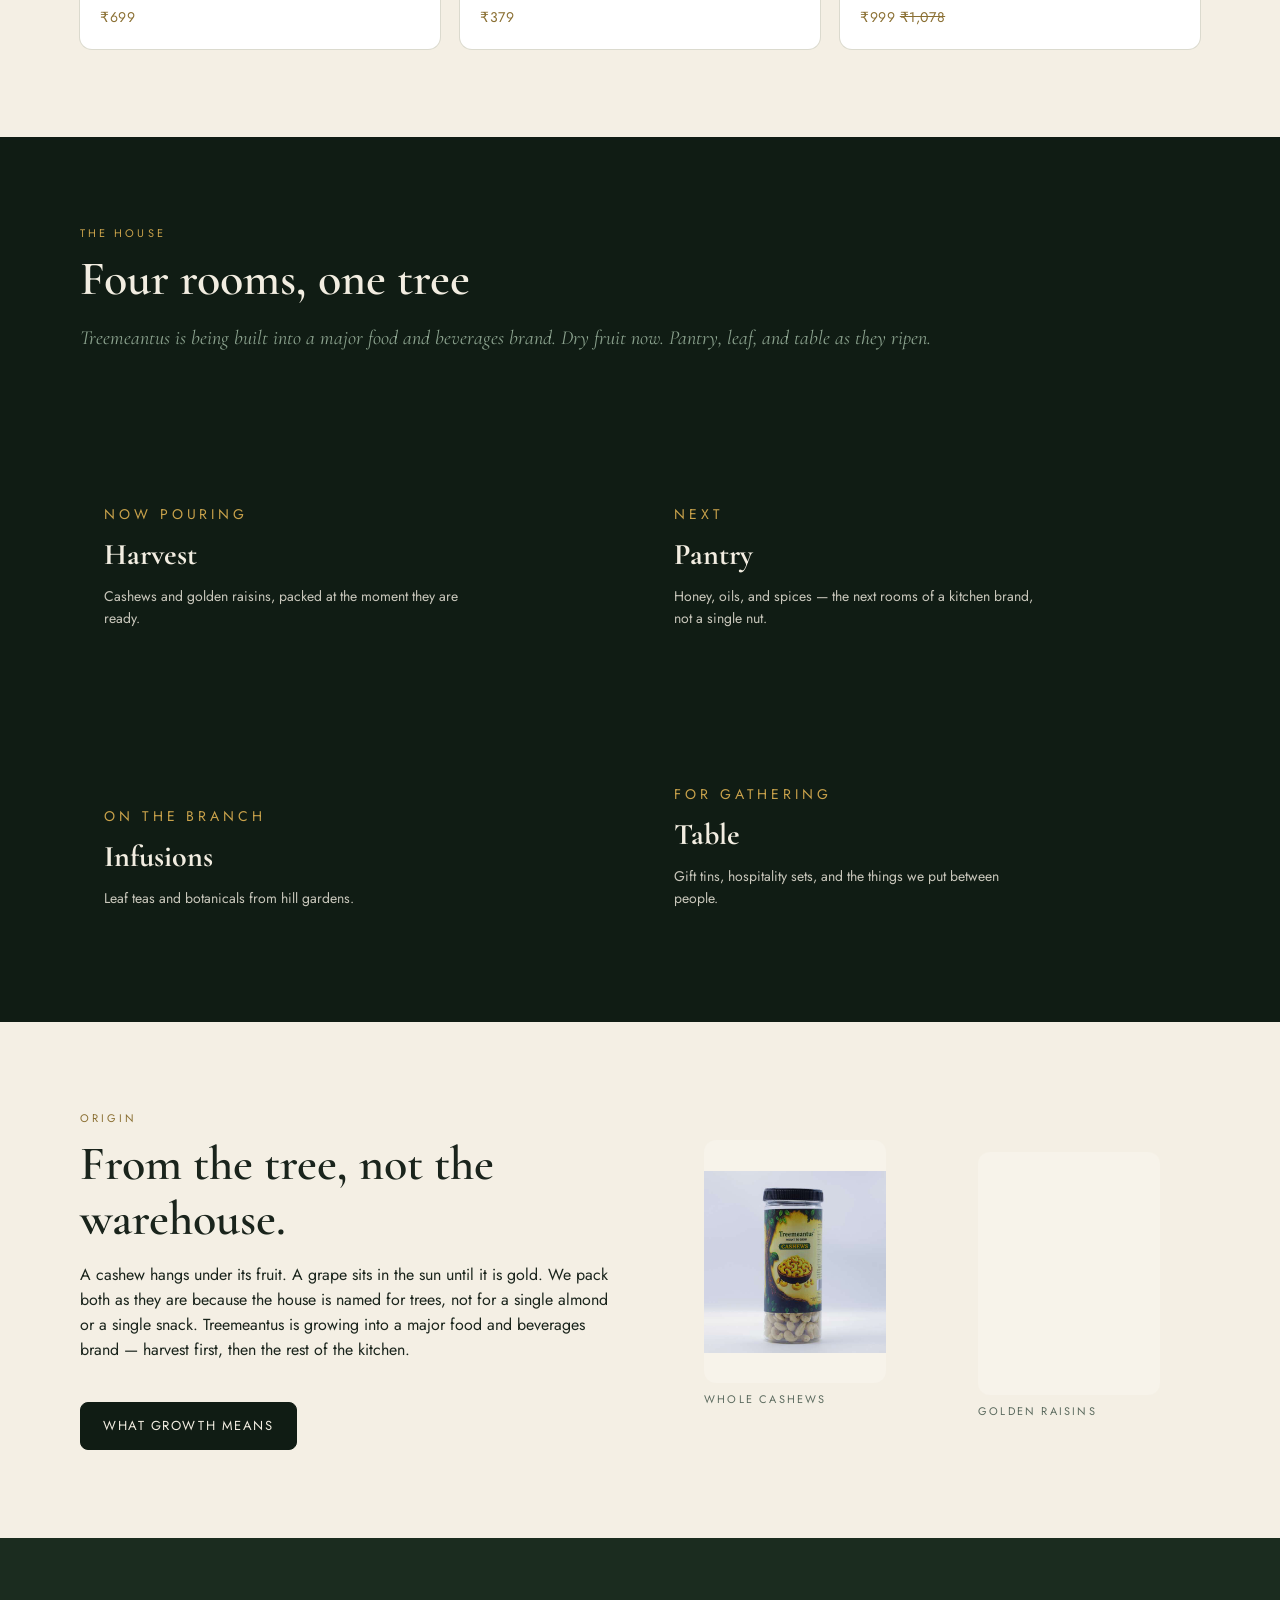
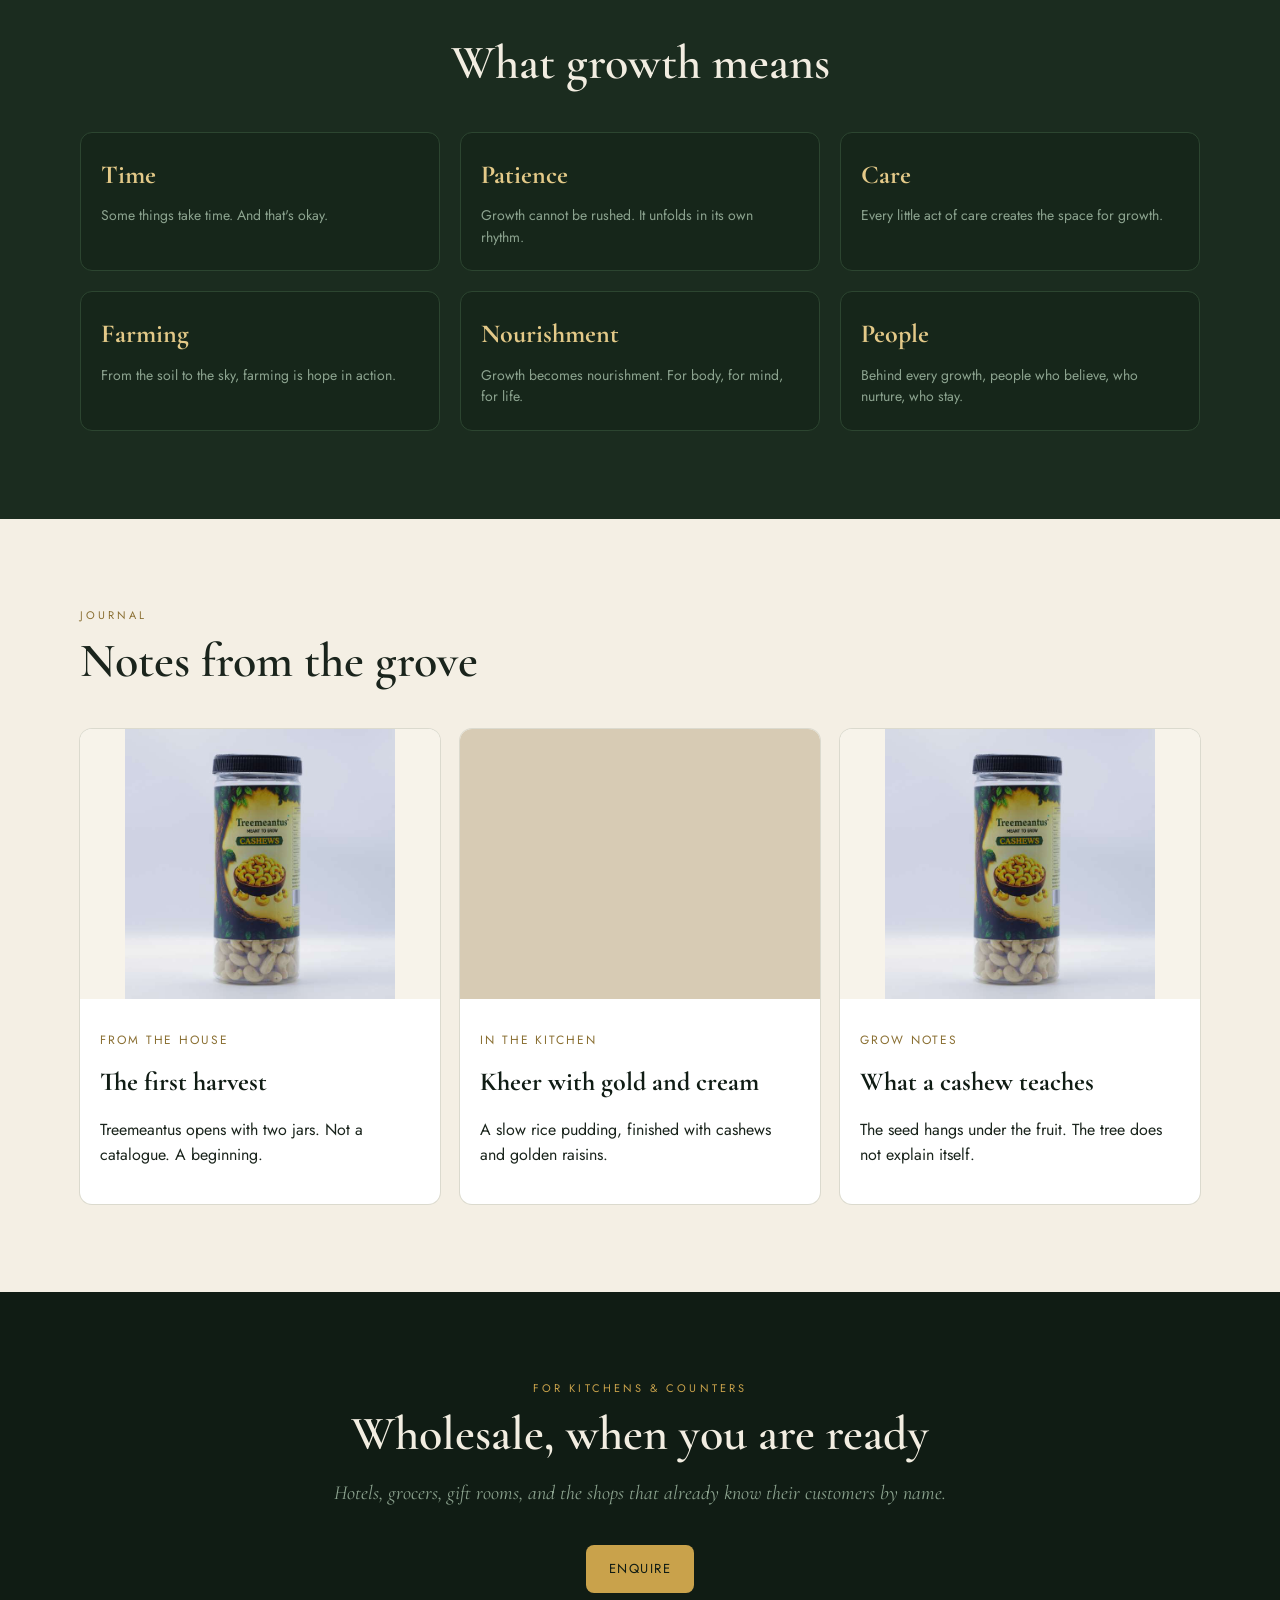
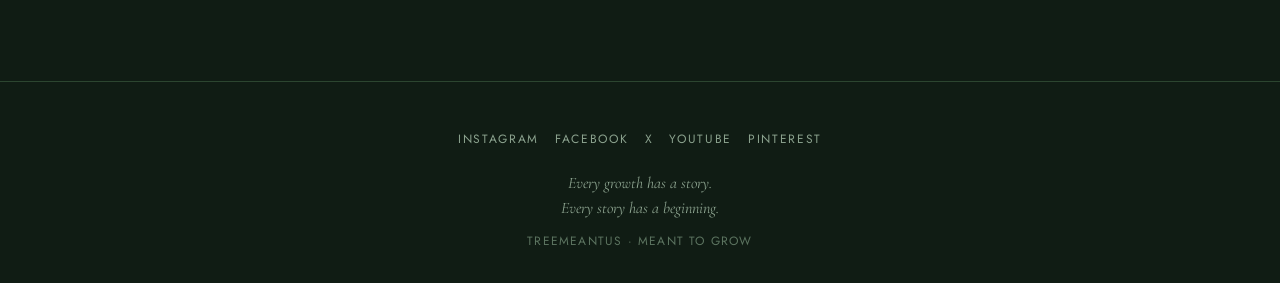
==== commit 1ff9aabe: "Show both harvest jars, remove watermelon, position as a food and beverages brand" ====
--- a/index.html
+++ b/index.html
@@ -8,8 +8,8 @@
   <link rel="preconnect" href="https://fonts.googleapis.com">
   <link href="https://fonts.googleapis.com/css2?family=Cormorant+Garamond:ital,wght@0,600;1,500&family=Cormorant:wght@600&family=Jost:wght@300;400;500&display=swap" rel="stylesheet">
   <link rel="stylesheet" href="style.css">
-  <link rel="stylesheet" href="cashews.css?v=4">
-  <link rel="stylesheet" href="raisins.css?v=4">
+  <link rel="stylesheet" href="cashews.css?v=5">
+  <link rel="stylesheet" href="raisins.css?v=5">
 </head>
 <body>
   <header class="nav">
@@ -39,7 +39,7 @@
       <div class="center">
         <p class="eyebrow">First harvest</p>
         <h2 class="display">Two jars. A beginning.</h2>
-        <p class="lede">We did not wait for a full pantry. Whole cashews and golden raisins — packed in India, labelled with a tree.</p>
+        <p class="lede">We did not wait for a full pantry. Whole cashews and golden raisins — packed in India, labelled with a tree. The first rooms of a food and beverages house.</p>
       </div>
       <div class="grid-3">
         <a class="card" href="shop.html#cashews">
@@ -61,10 +61,7 @@
           </div>
         </a>
         <a class="card" href="shop.html#harvest-duo">
-          <div class="card-media duo-media">
-            <div class="img-cashews"></div>
-            <div class="img-raisins"></div>
-          </div>
+          <div class="card-media img-duo"></div>
           <div class="card-body">
             <p class="meta">Harvest · 400 g + 500 g</p>
             <h3>The First Harvest Duo</h3>
@@ -79,10 +76,10 @@
     <div class="section-wide">
       <p class="eyebrow">The house</p>
       <h2 class="display">Four rooms, one tree</h2>
-      <p class="lede">Dry fruit now. Pantry, leaf, and table as they ripen.</p>
+      <p class="lede">Treemeantus is being built into a major food and beverages brand. Dry fruit now. Pantry, leaf, and table as they ripen.</p>
       <div class="grid-2">
-        <div class="room"><div class="room-bg img-cashews"></div><div class="room-copy"><p class="eyebrow">Now pouring</p><h3>Harvest</h3><p>Nuts and dried fruit, packed at the moment they are ready.</p></div></div>
-        <div class="room"><div class="room-bg" style="background-image:url('https://images.unsplash.com/photo-1587049352846-4a222e784d38?auto=format&fit=crop&w=1200&q=80')"></div><div class="room-copy"><p class="eyebrow">Next</p><h3>Pantry</h3><p>Honey, oils, and spices kept the way a careful kitchen keeps them.</p></div></div>
+        <div class="room"><div class="room-bg img-duo"></div><div class="room-copy"><p class="eyebrow">Now pouring</p><h3>Harvest</h3><p>Cashews and golden raisins, packed at the moment they are ready.</p></div></div>
+        <div class="room"><div class="room-bg" style="background-image:url('https://images.unsplash.com/photo-1471943311424-8465321b8bdb?auto=format&fit=crop&w=1200&q=80')"></div><div class="room-copy"><p class="eyebrow">Next</p><h3>Pantry</h3><p>Honey, oils, and spices — the next rooms of a kitchen brand, not a single nut.</p></div></div>
         <div class="room"><div class="room-bg" style="background-image:url('https://images.unsplash.com/photo-1556679343-c7306c1976bc?auto=format&fit=crop&w=1200&q=80')"></div><div class="room-copy"><p class="eyebrow">On the branch</p><h3>Infusions</h3><p>Leaf teas and botanicals from hill gardens.</p></div></div>
         <div class="room"><div class="room-bg" style="background-image:url('https://images.unsplash.com/photo-1515003197210-e0cd718d4d73?auto=format&fit=crop&w=1200&q=80')"></div><div class="room-copy"><p class="eyebrow">For gathering</p><h3>Table</h3><p>Gift tins, hospitality sets, and the things we put between people.</p></div></div>
       </div>
@@ -93,7 +90,7 @@
       <div>
         <p class="eyebrow">Origin</p>
         <h2 class="display">From the tree, not the warehouse.</h2>
-        <p>A cashew hangs under its fruit. A grape sits in the sun until it is gold. We pack both as they are because the house is named for trees, not for snacks.</p>
+        <p>A cashew hangs under its fruit. A grape sits in the sun until it is gold. We pack both as they are because the house is named for trees, not for a single almond or a single snack. Treemeantus is growing into a major food and beverages brand — harvest first, then the rest of the kitchen.</p>
         <a class="btn btn-forest" href="story.html" style="margin-top:24px;">What growth means</a>
       </div>
       <div class="origin-photos">
@@ -122,7 +119,7 @@
       <div class="grid-3">
         <a class="card" href="journal.html#the-first-harvest"><div class="card-media img-cashews"></div><div class="card-body"><p class="meta">From the house</p><h3>The first harvest</h3><p>Treemeantus opens with two jars. Not a catalogue. A beginning.</p></div></a>
         <a class="card" href="journal.html#kheer"><div class="card-media" style="background-image:url('https://images.unsplash.com/photo-1631452180519-c014fe946bc7?auto=format&fit=crop&w=900&q=80')"></div><div class="card-body"><p class="meta">In the kitchen</p><h3>Kheer with gold and cream</h3><p>A slow rice pudding, finished with cashews and golden raisins.</p></div></a>
-        <a class="card" href="journal.html#cashew"><div class="card-media img-raisins"></div><div class="card-body"><p class="meta">Grow notes</p><h3>What a cashew teaches</h3><p>The seed hangs under the fruit. The tree does not explain itself.</p></div></a>
+        <a class="card" href="journal.html#cashew"><div class="card-media img-cashews"></div><div class="card-body"><p class="meta">Grow notes</p><h3>What a cashew teaches</h3><p>The seed hangs under the fruit. The tree does not explain itself.</p></div></a>
       </div>
     </div>
   </section>
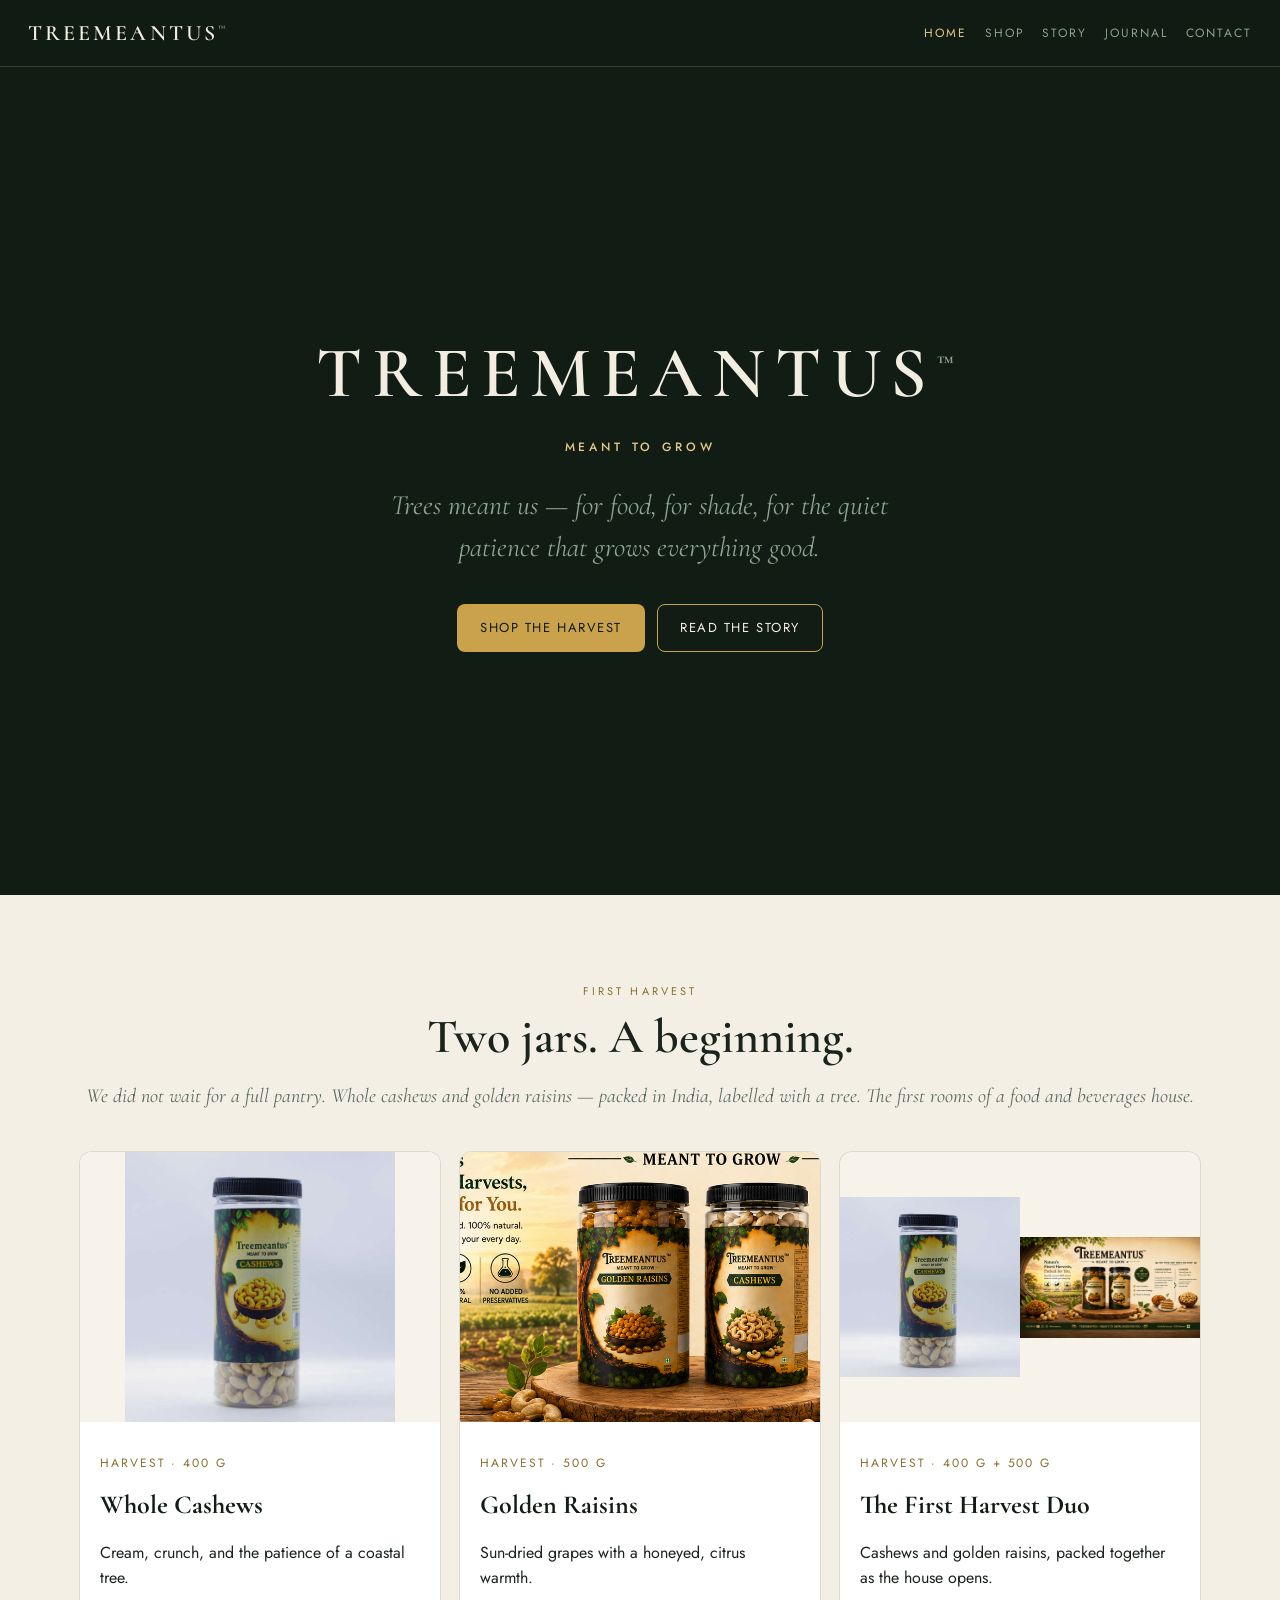
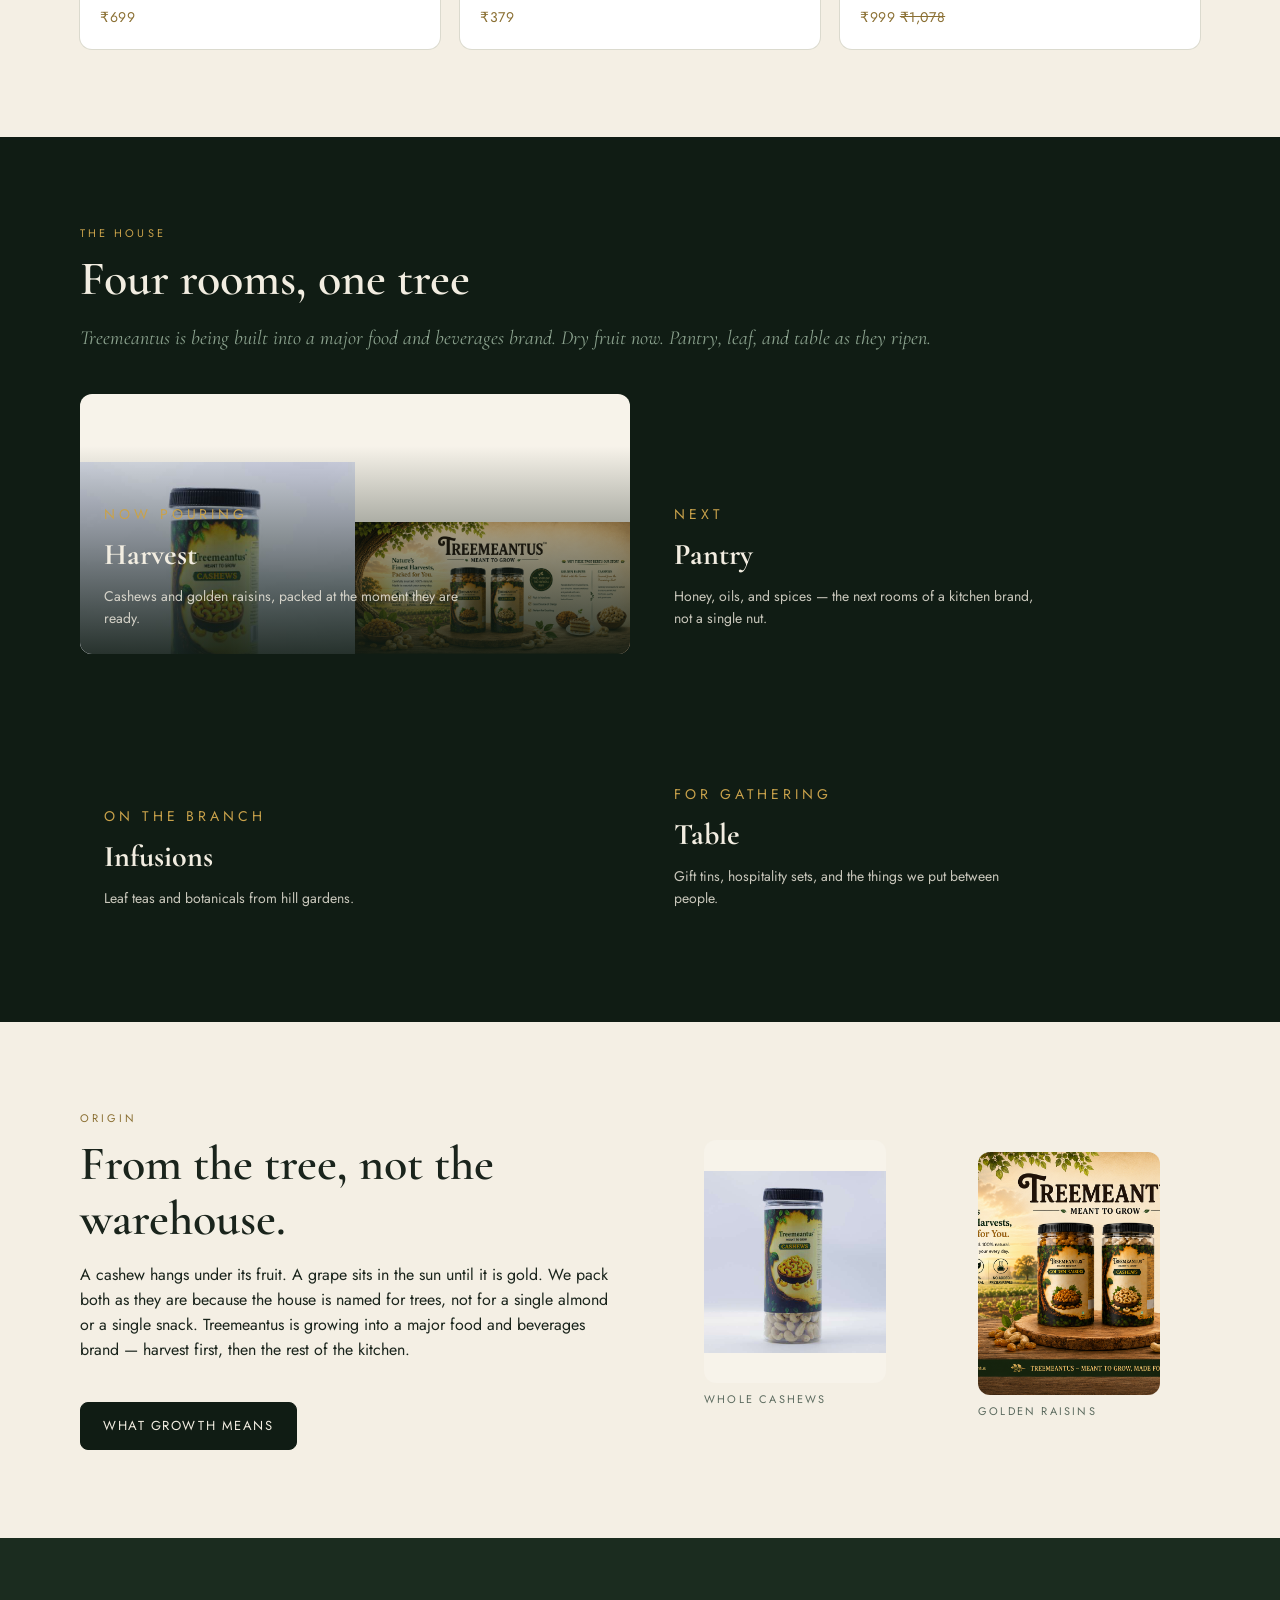
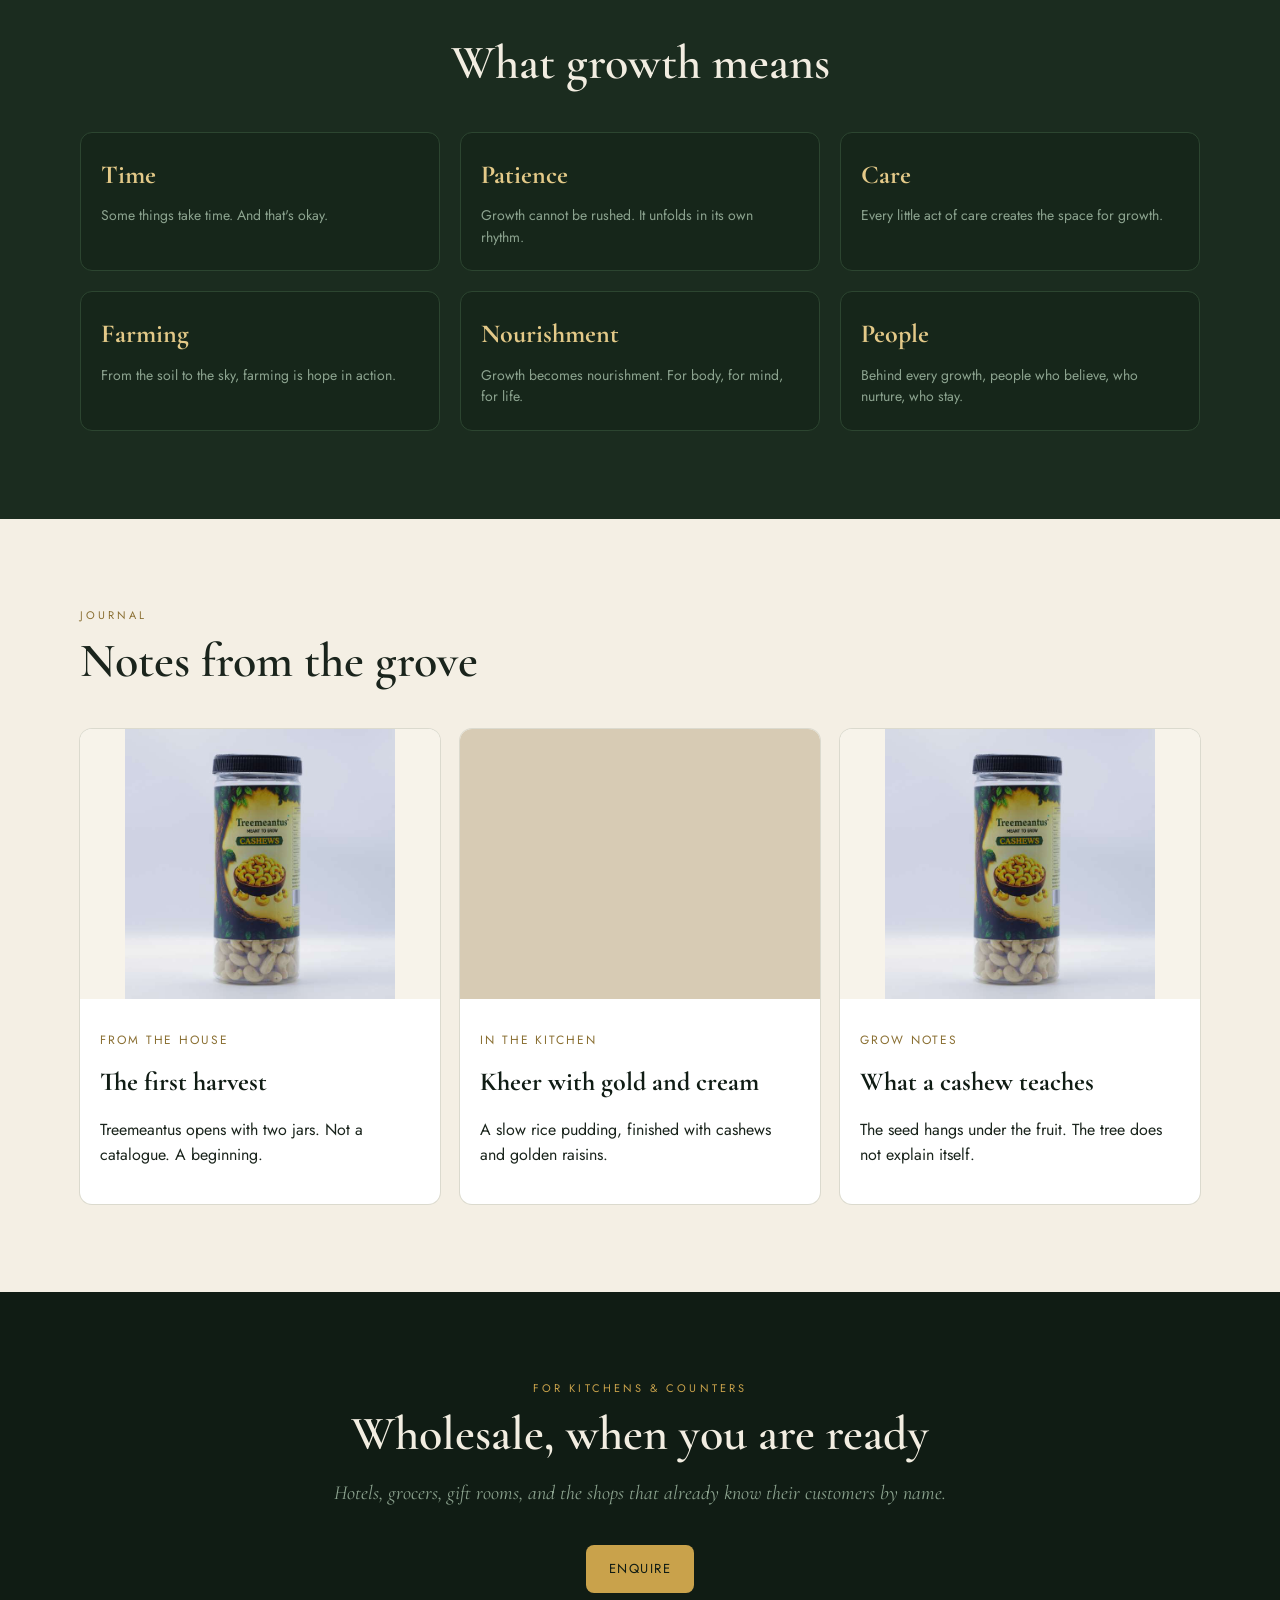
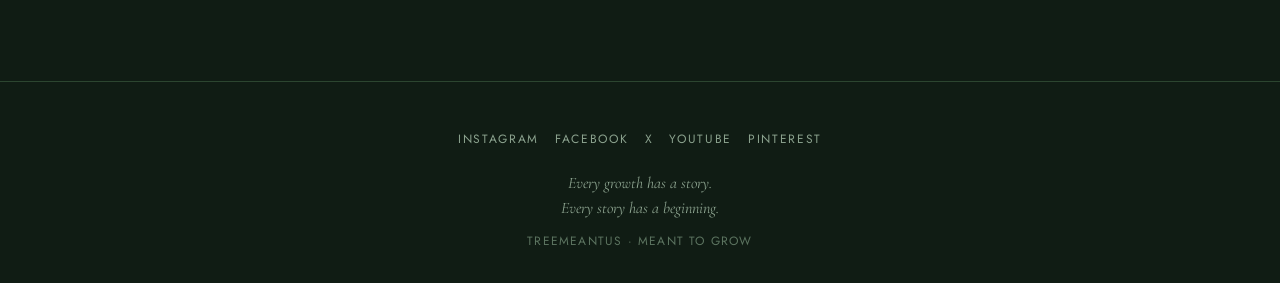
==== commit 205bcbf3: "Duo shows both official jars; cache-bust product CSS" ====
--- a/index.html
+++ b/index.html
@@ -8,8 +8,8 @@
   <link rel="preconnect" href="https://fonts.googleapis.com">
   <link href="https://fonts.googleapis.com/css2?family=Cormorant+Garamond:ital,wght@0,600;1,500&family=Cormorant:wght@600&family=Jost:wght@300;400;500&display=swap" rel="stylesheet">
   <link rel="stylesheet" href="style.css">
-  <link rel="stylesheet" href="cashews.css?v=5">
-  <link rel="stylesheet" href="raisins.css?v=5">
+  <link rel="stylesheet" href="cashews.css?v=6">
+  <link rel="stylesheet" href="raisins.css?v=6">
 </head>
 <body>
   <header class="nav">
@@ -61,7 +61,10 @@
           </div>
         </a>
         <a class="card" href="shop.html#harvest-duo">
-          <div class="card-media img-duo"></div>
+          <div class="card-media duo-media">
+            <div class="img-cashews"></div>
+            <div class="img-raisins"></div>
+          </div>
           <div class="card-body">
             <p class="meta">Harvest · 400 g + 500 g</p>
             <h3>The First Harvest Duo</h3>
@@ -78,7 +81,7 @@
       <h2 class="display">Four rooms, one tree</h2>
       <p class="lede">Treemeantus is being built into a major food and beverages brand. Dry fruit now. Pantry, leaf, and table as they ripen.</p>
       <div class="grid-2">
-        <div class="room"><div class="room-bg img-duo"></div><div class="room-copy"><p class="eyebrow">Now pouring</p><h3>Harvest</h3><p>Cashews and golden raisins, packed at the moment they are ready.</p></div></div>
+        <div class="room"><div class="room-bg duo-media"><div class="img-cashews"></div><div class="img-raisins"></div></div><div class="room-copy"><p class="eyebrow">Now pouring</p><h3>Harvest</h3><p>Cashews and golden raisins, packed at the moment they are ready.</p></div></div>
         <div class="room"><div class="room-bg" style="background-image:url('https://images.unsplash.com/photo-1471943311424-8465321b8bdb?auto=format&fit=crop&w=1200&q=80')"></div><div class="room-copy"><p class="eyebrow">Next</p><h3>Pantry</h3><p>Honey, oils, and spices — the next rooms of a kitchen brand, not a single nut.</p></div></div>
         <div class="room"><div class="room-bg" style="background-image:url('https://images.unsplash.com/photo-1556679343-c7306c1976bc?auto=format&fit=crop&w=1200&q=80')"></div><div class="room-copy"><p class="eyebrow">On the branch</p><h3>Infusions</h3><p>Leaf teas and botanicals from hill gardens.</p></div></div>
         <div class="room"><div class="room-bg" style="background-image:url('https://images.unsplash.com/photo-1515003197210-e0cd718d4d73?auto=format&fit=crop&w=1200&q=80')"></div><div class="room-copy"><p class="eyebrow">For gathering</p><h3>Table</h3><p>Gift tins, hospitality sets, and the things we put between people.</p></div></div>
--- a/raisins.css
+++ b/raisins.css
@@ -1 +1,2 @@
-.img-raisins,.photo-raisins{background-image:url("[data-uri]");background-size:contain;background-position:center;background-repeat:no-repeat;background-color:#f7f3ea}
+.img-raisins,.photo-raisins{background-image:url("Treemeantus website page.png");background-size:240%;background-position:36% 52%;background-repeat:no-repeat;background-color:#f7f3ea}
+.img-duo{background-image:url("Treemeantus website page.png");background-size:cover;background-position:center 58%;background-repeat:no-repeat;background-color:#f7f3ea}
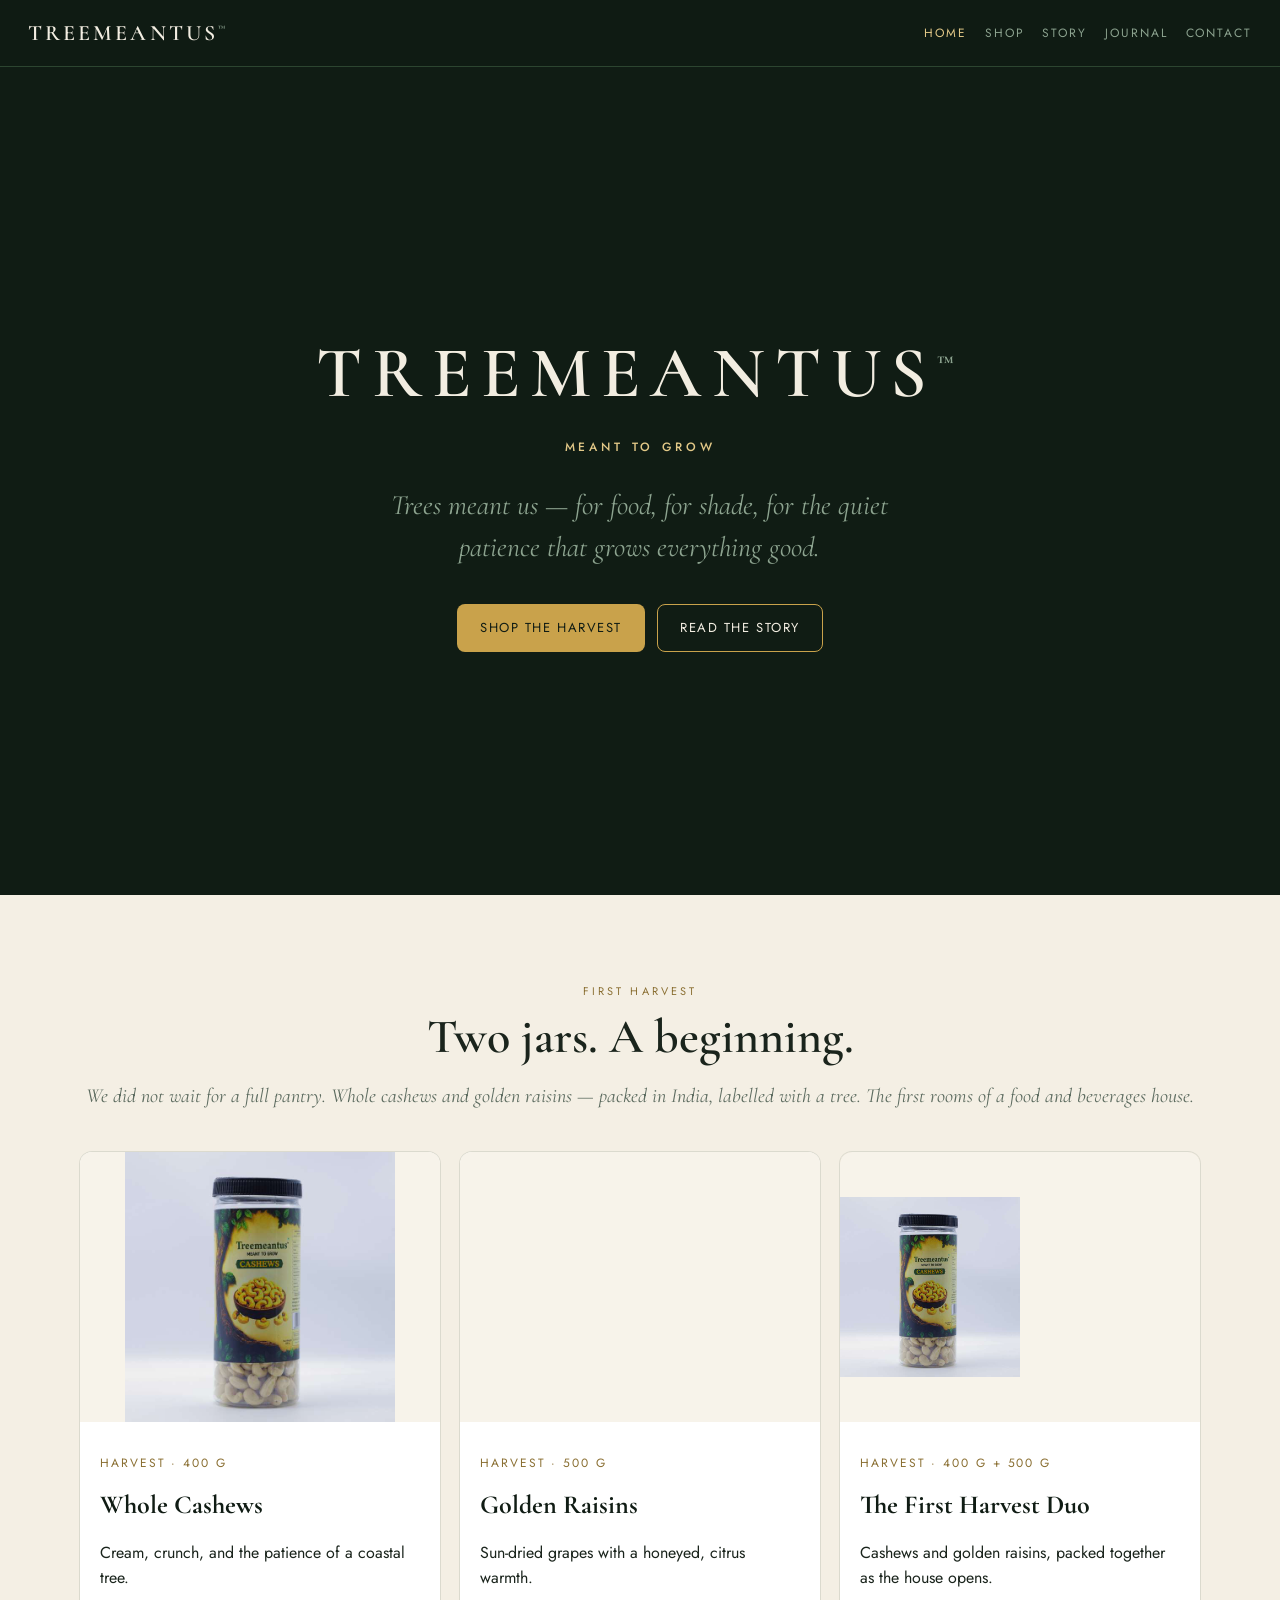
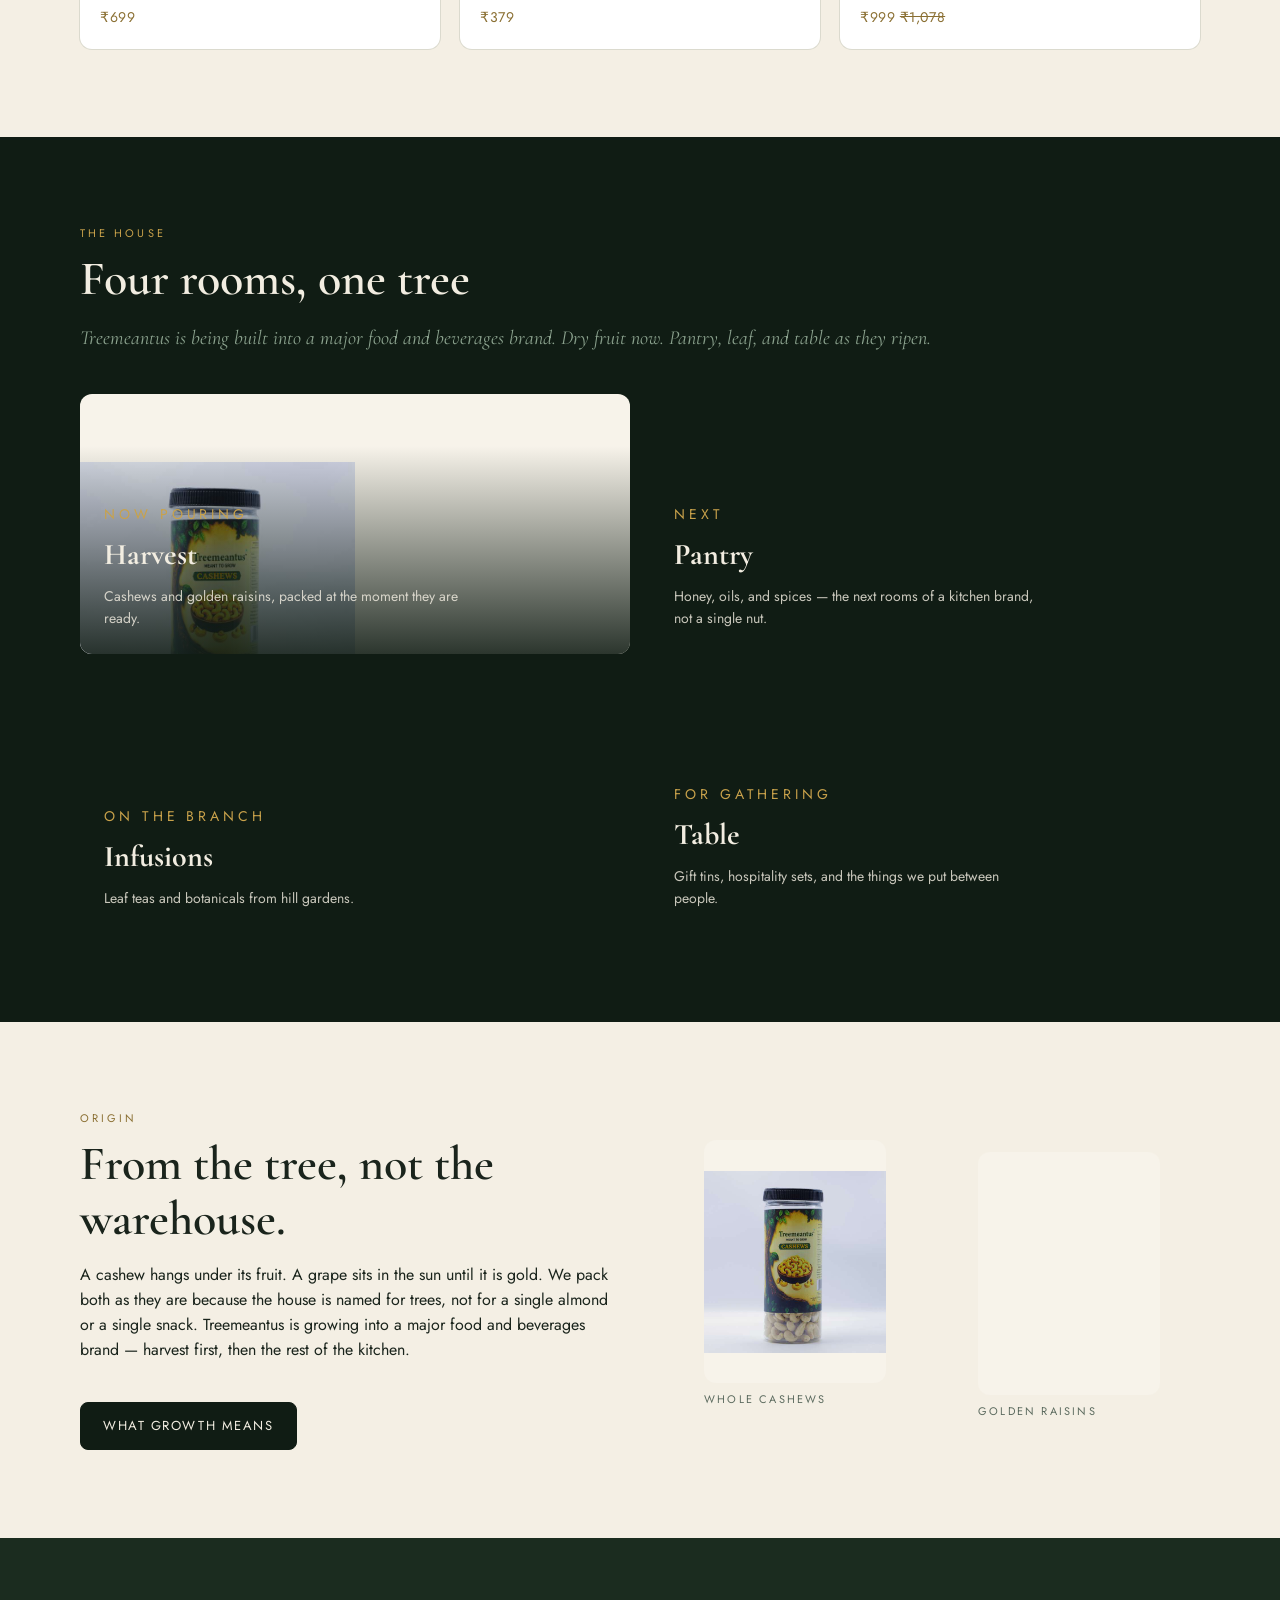
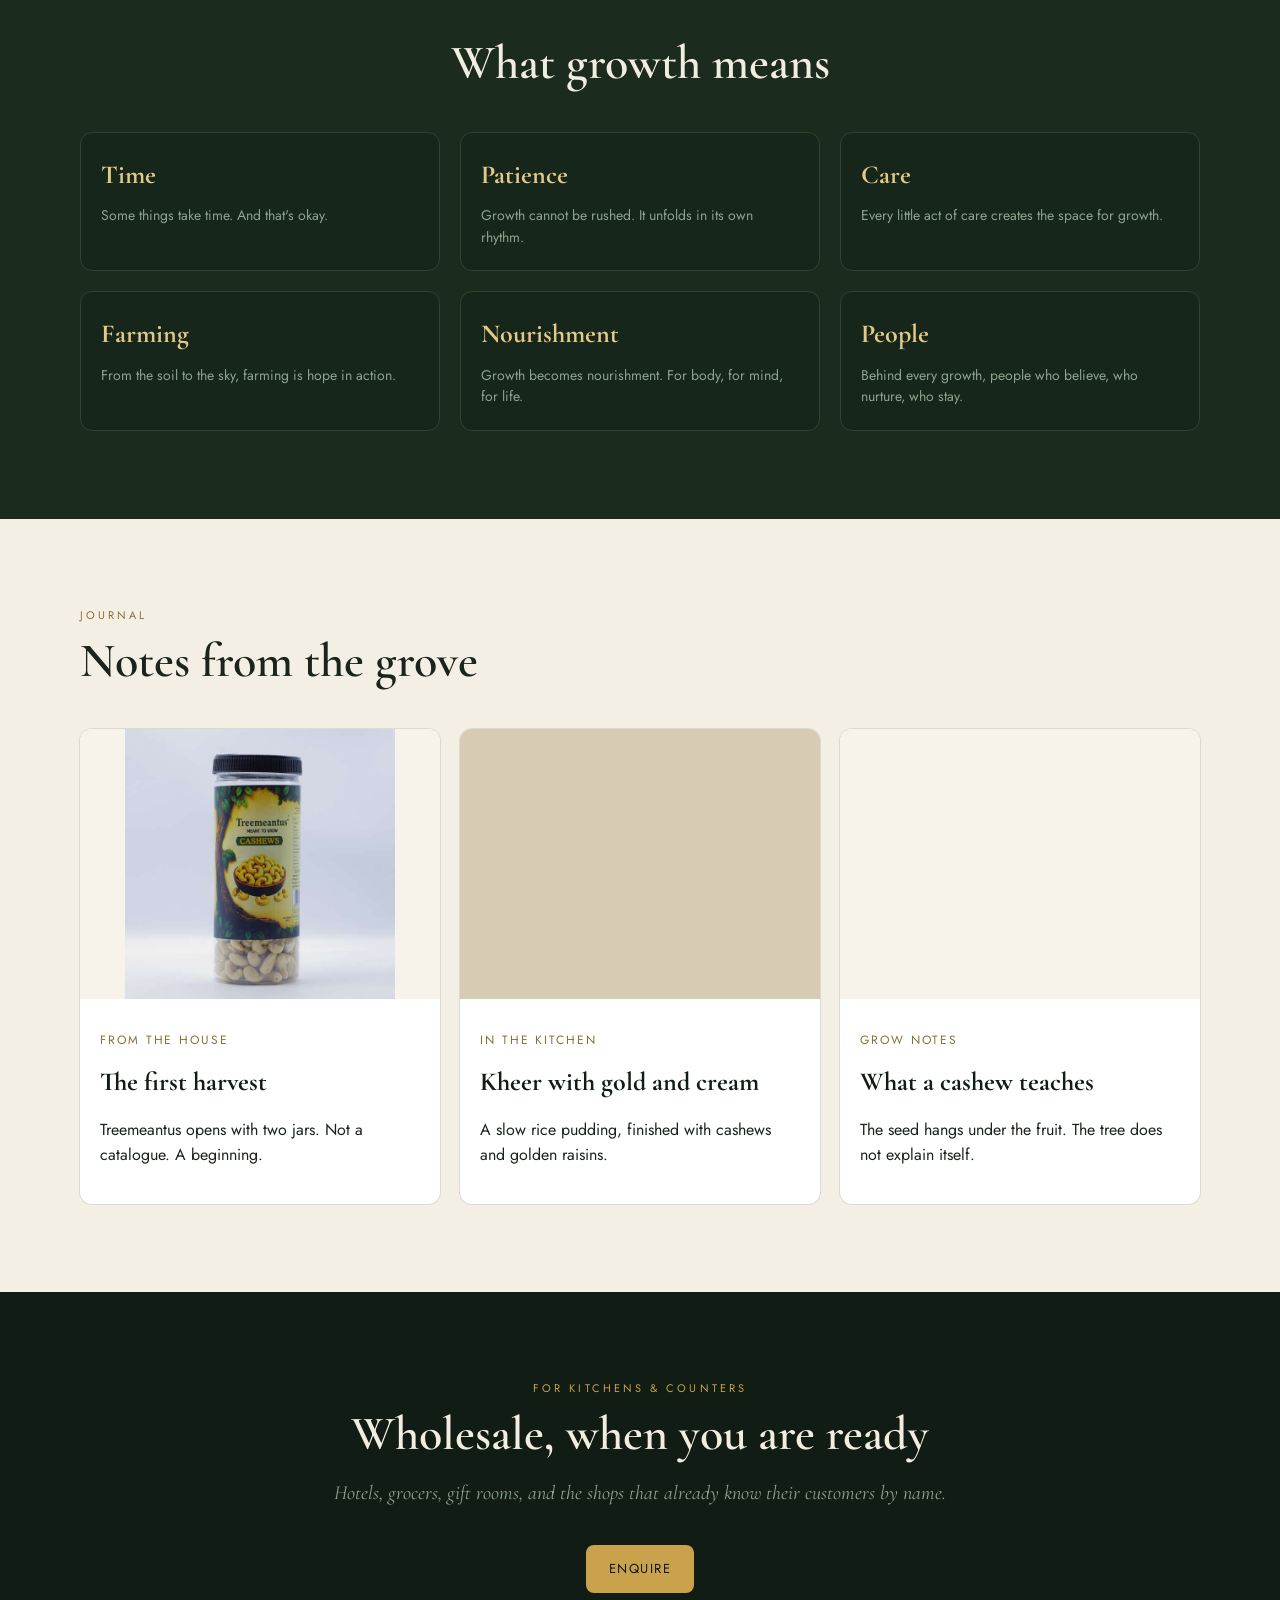
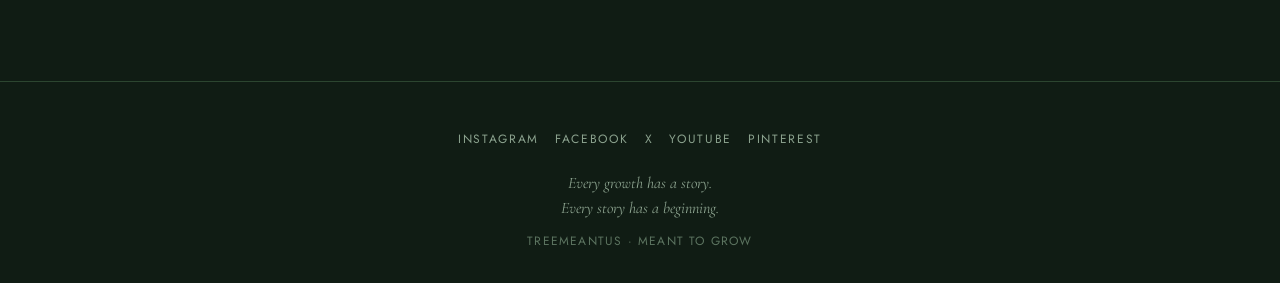
==== commit d505ced8: "Use official GS1 jar photos for cashews and golden raisins; duo shows both jars; cache v=7" ====
--- a/index.html
+++ b/index.html
@@ -8,8 +8,8 @@
   <link rel="preconnect" href="https://fonts.googleapis.com">
   <link href="https://fonts.googleapis.com/css2?family=Cormorant+Garamond:ital,wght@0,600;1,500&family=Cormorant:wght@600&family=Jost:wght@300;400;500&display=swap" rel="stylesheet">
   <link rel="stylesheet" href="style.css">
-  <link rel="stylesheet" href="cashews.css?v=6">
-  <link rel="stylesheet" href="raisins.css?v=6">
+  <link rel="stylesheet" href="cashews.css?v=7">
+  <link rel="stylesheet" href="raisins.css?v=7">
 </head>
 <body>
   <header class="nav">
@@ -122,7 +122,7 @@
       <div class="grid-3">
         <a class="card" href="journal.html#the-first-harvest"><div class="card-media img-cashews"></div><div class="card-body"><p class="meta">From the house</p><h3>The first harvest</h3><p>Treemeantus opens with two jars. Not a catalogue. A beginning.</p></div></a>
         <a class="card" href="journal.html#kheer"><div class="card-media" style="background-image:url('https://images.unsplash.com/photo-1631452180519-c014fe946bc7?auto=format&fit=crop&w=900&q=80')"></div><div class="card-body"><p class="meta">In the kitchen</p><h3>Kheer with gold and cream</h3><p>A slow rice pudding, finished with cashews and golden raisins.</p></div></a>
-        <a class="card" href="journal.html#cashew"><div class="card-media img-cashews"></div><div class="card-body"><p class="meta">Grow notes</p><h3>What a cashew teaches</h3><p>The seed hangs under the fruit. The tree does not explain itself.</p></div></a>
+        <a class="card" href="journal.html#cashew"><div class="card-media img-raisins"></div><div class="card-body"><p class="meta">Grow notes</p><h3>What a cashew teaches</h3><p>The seed hangs under the fruit. The tree does not explain itself.</p></div></a>
       </div>
     </div>
   </section>
--- a/raisins.css
+++ b/raisins.css
@@ -1,2 +1,3 @@
-.img-raisins,.photo-raisins{background-image:url("Treemeantus website page.png");background-size:240%;background-position:36% 52%;background-repeat:no-repeat;background-color:#f7f3ea}
-.img-duo{background-image:url("Treemeantus website page.png");background-size:cover;background-position:center 58%;background-repeat:no-repeat;background-color:#f7f3ea}
+.img-raisins,.photo-raisins{background-image:url("[data-uri]");background-size:contain;background-position:center;background-repeat:no-repeat;background-color:#f7f3ea}
+.room-bg.duo-media{display:grid;grid-template-columns:1fr 1fr;background-image:none}
+.room-bg.duo-media>div{background-size:contain;background-position:center;background-repeat:no-repeat;background-color:#f7f3ea}
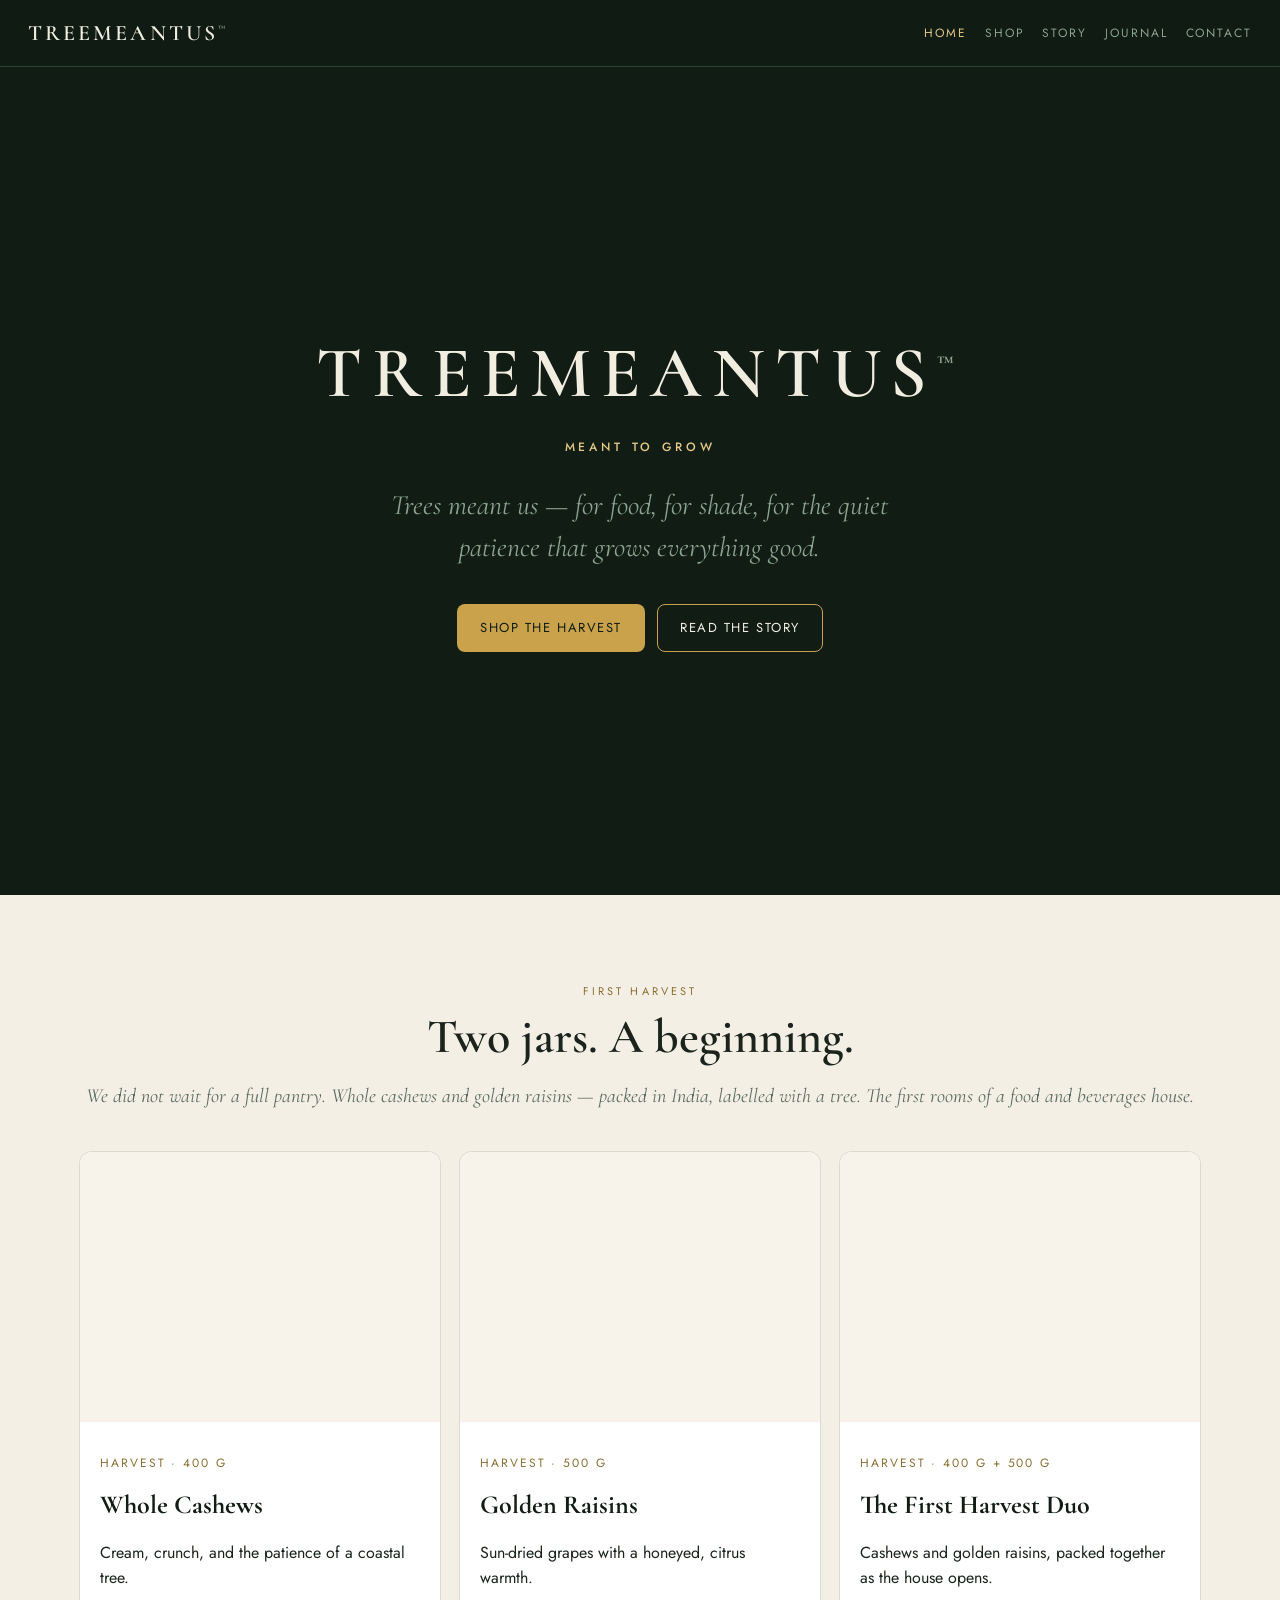
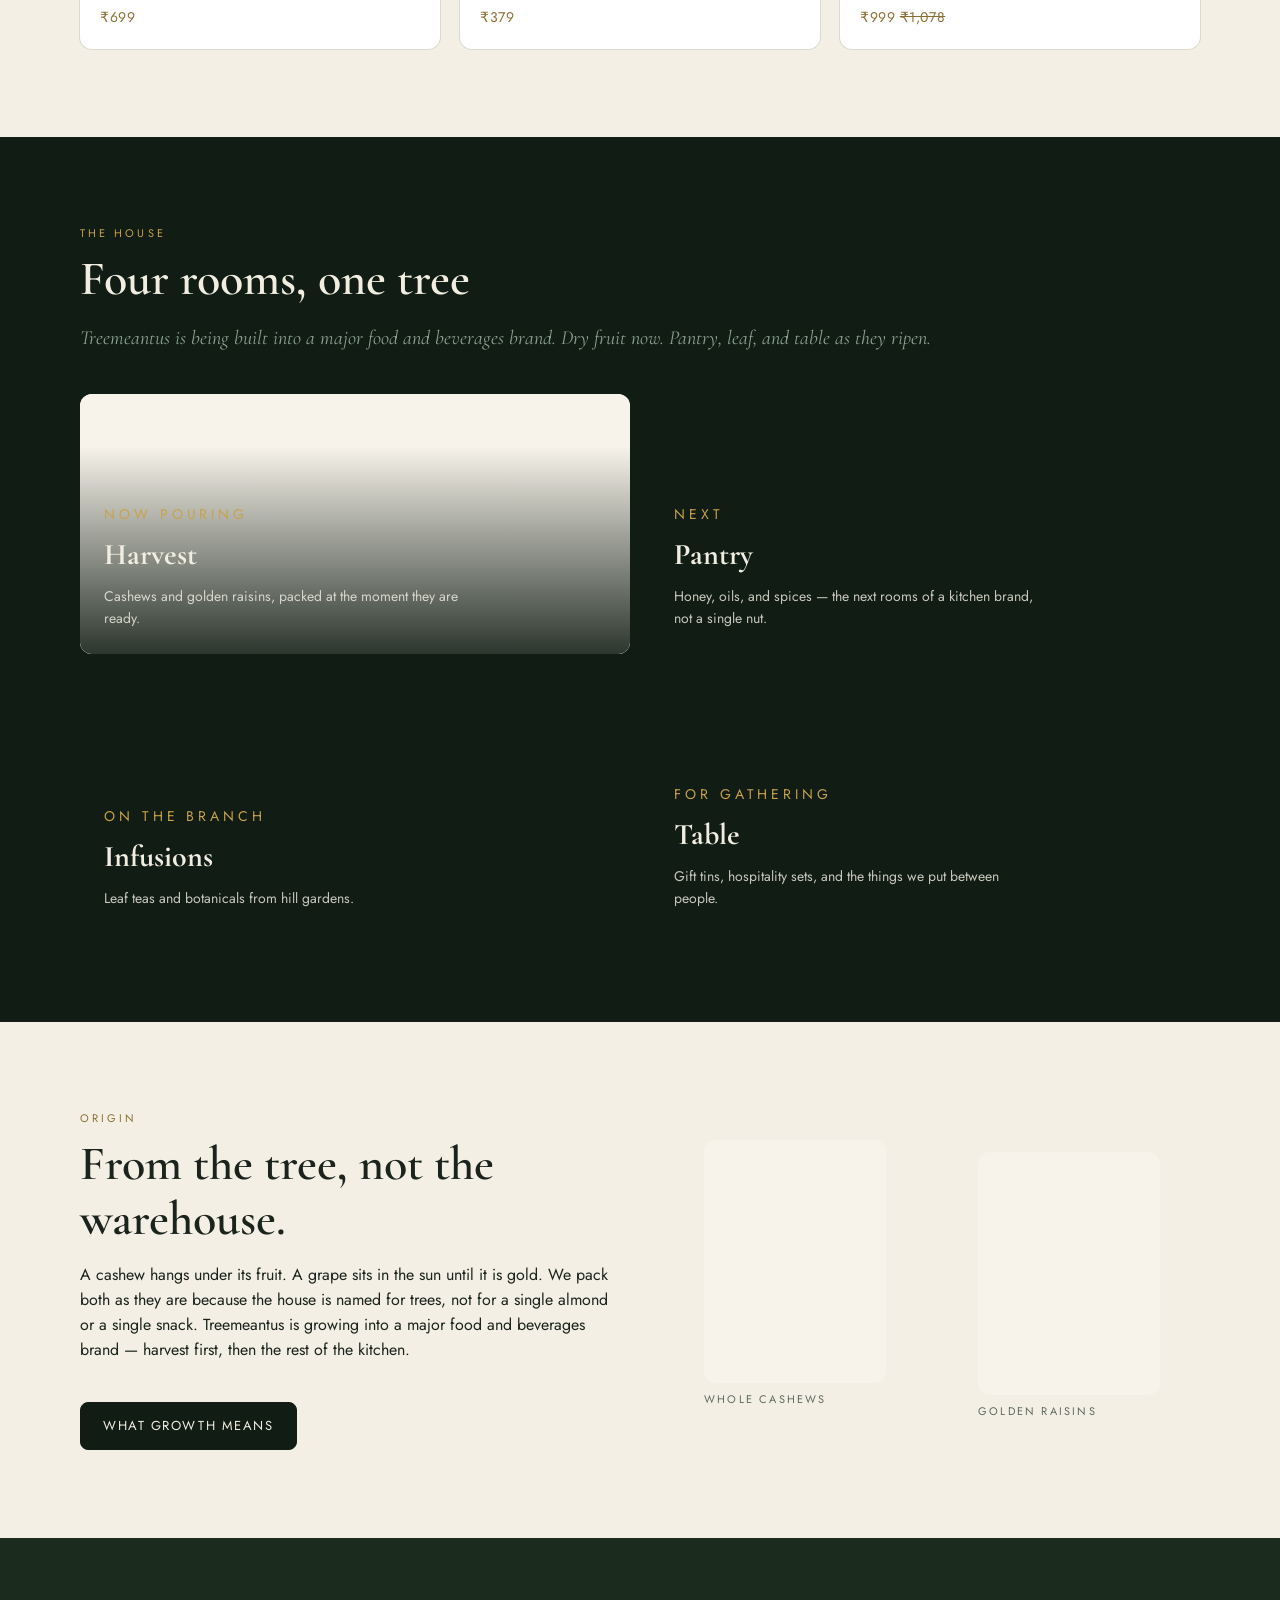
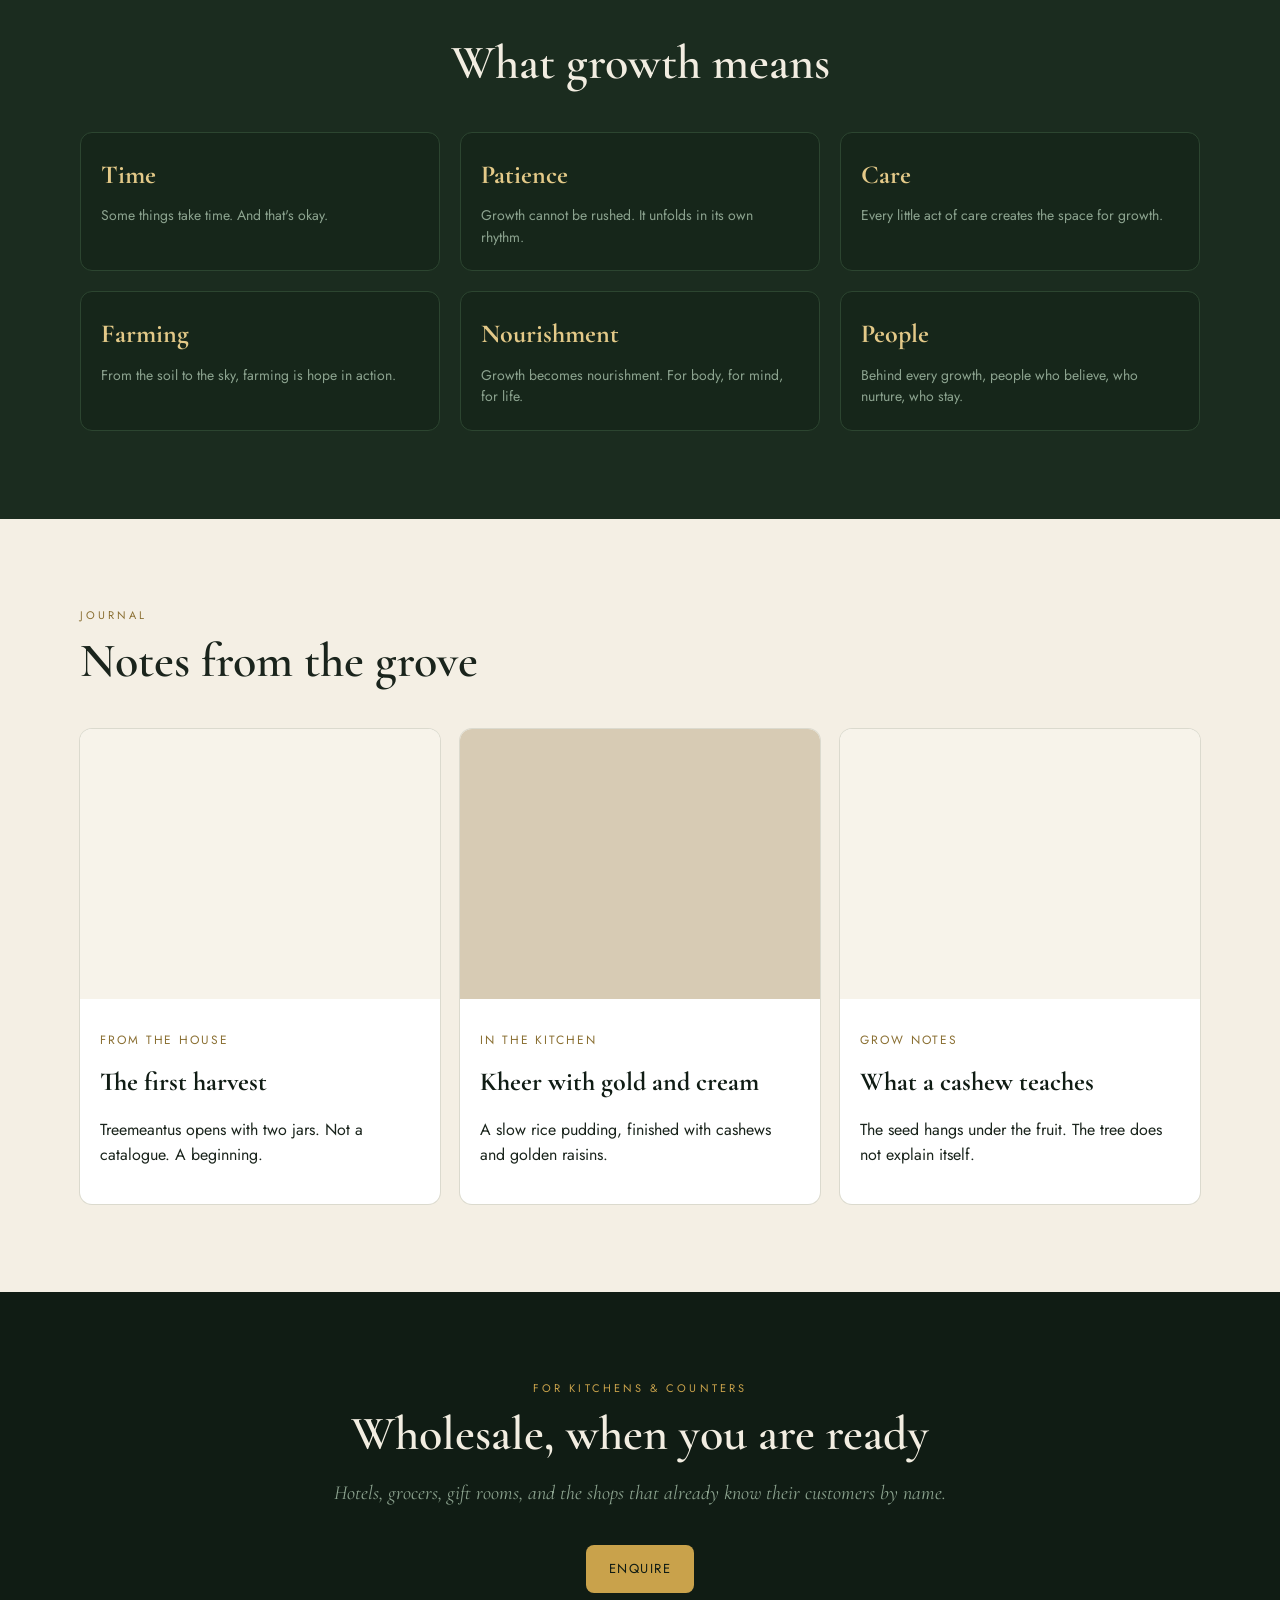
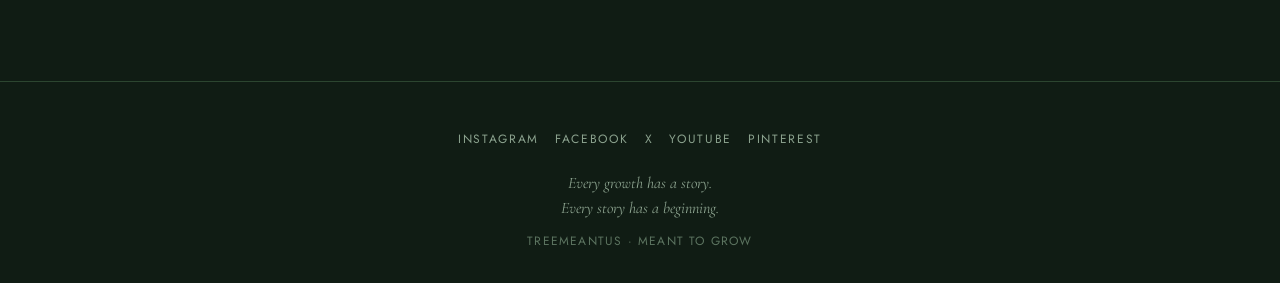
==== commit e50c9721: "Load official GS1 jar photos in pieces so raisins and duo both display" ====
--- a/index.html
+++ b/index.html
@@ -8,8 +8,7 @@
   <link rel="preconnect" href="https://fonts.googleapis.com">
   <link href="https://fonts.googleapis.com/css2?family=Cormorant+Garamond:ital,wght@0,600;1,500&family=Cormorant:wght@600&family=Jost:wght@300;400;500&display=swap" rel="stylesheet">
   <link rel="stylesheet" href="style.css">
-  <link rel="stylesheet" href="cashews.css?v=7">
-  <link rel="stylesheet" href="raisins.css?v=7">
+  <link rel="stylesheet" href="jars.css?v=8">
 </head>
 <body>
   <header class="nav">
@@ -145,5 +144,6 @@
     <p class="story">Every growth has a story.<br>Every story has a beginning.</p>
     <p>TREEMEANTUS · MEANT TO GROW</p>
   </footer>
+  <script src="jars.js?v=8"></script>
 </body>
 </html>
--- a/jars.css
+++ b/jars.css
@@ -0,0 +1,13 @@
+.img-cashews,.photo-cashews,.img-raisins,.photo-raisins{
+  background-size:contain;
+  background-position:center;
+  background-repeat:no-repeat;
+  background-color:#f7f3ea;
+}
+.duo{display:grid;grid-template-columns:1fr 1fr;gap:10px}
+.duo .product-photo{width:100%;min-height:0}
+.duo-media{display:grid;grid-template-columns:1fr 1fr;aspect-ratio:4/3;background-image:none}
+.duo-media>div{background-size:contain;background-position:center;background-repeat:no-repeat;background-color:#f7f3ea}
+.product-photo{aspect-ratio:1;min-height:280px;border-radius:12px;background-color:#f7f3ea;background-size:contain;background-position:center;background-repeat:no-repeat}
+.card-media.duo-media,.room-bg.duo-media{background-image:none;background-color:#f7f3ea}
+.room-bg.duo-media{display:grid;grid-template-columns:1fr 1fr}
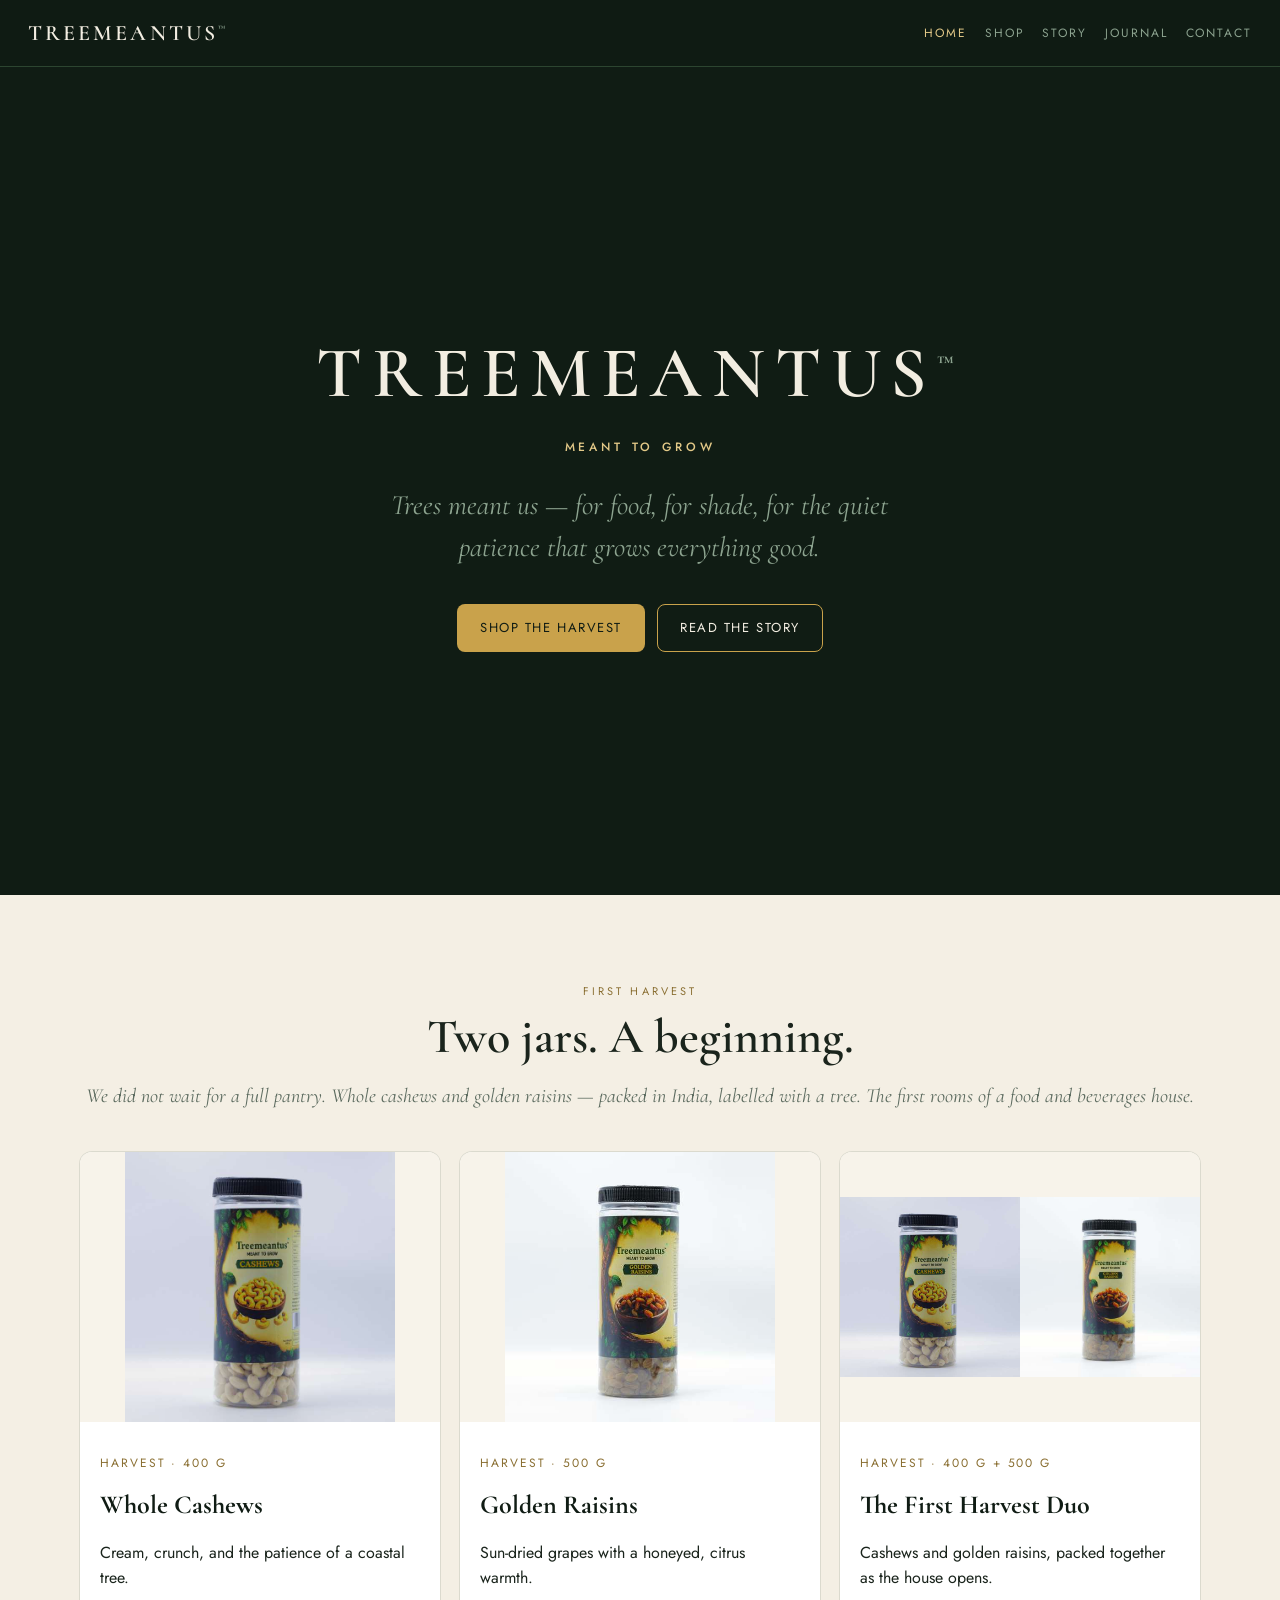
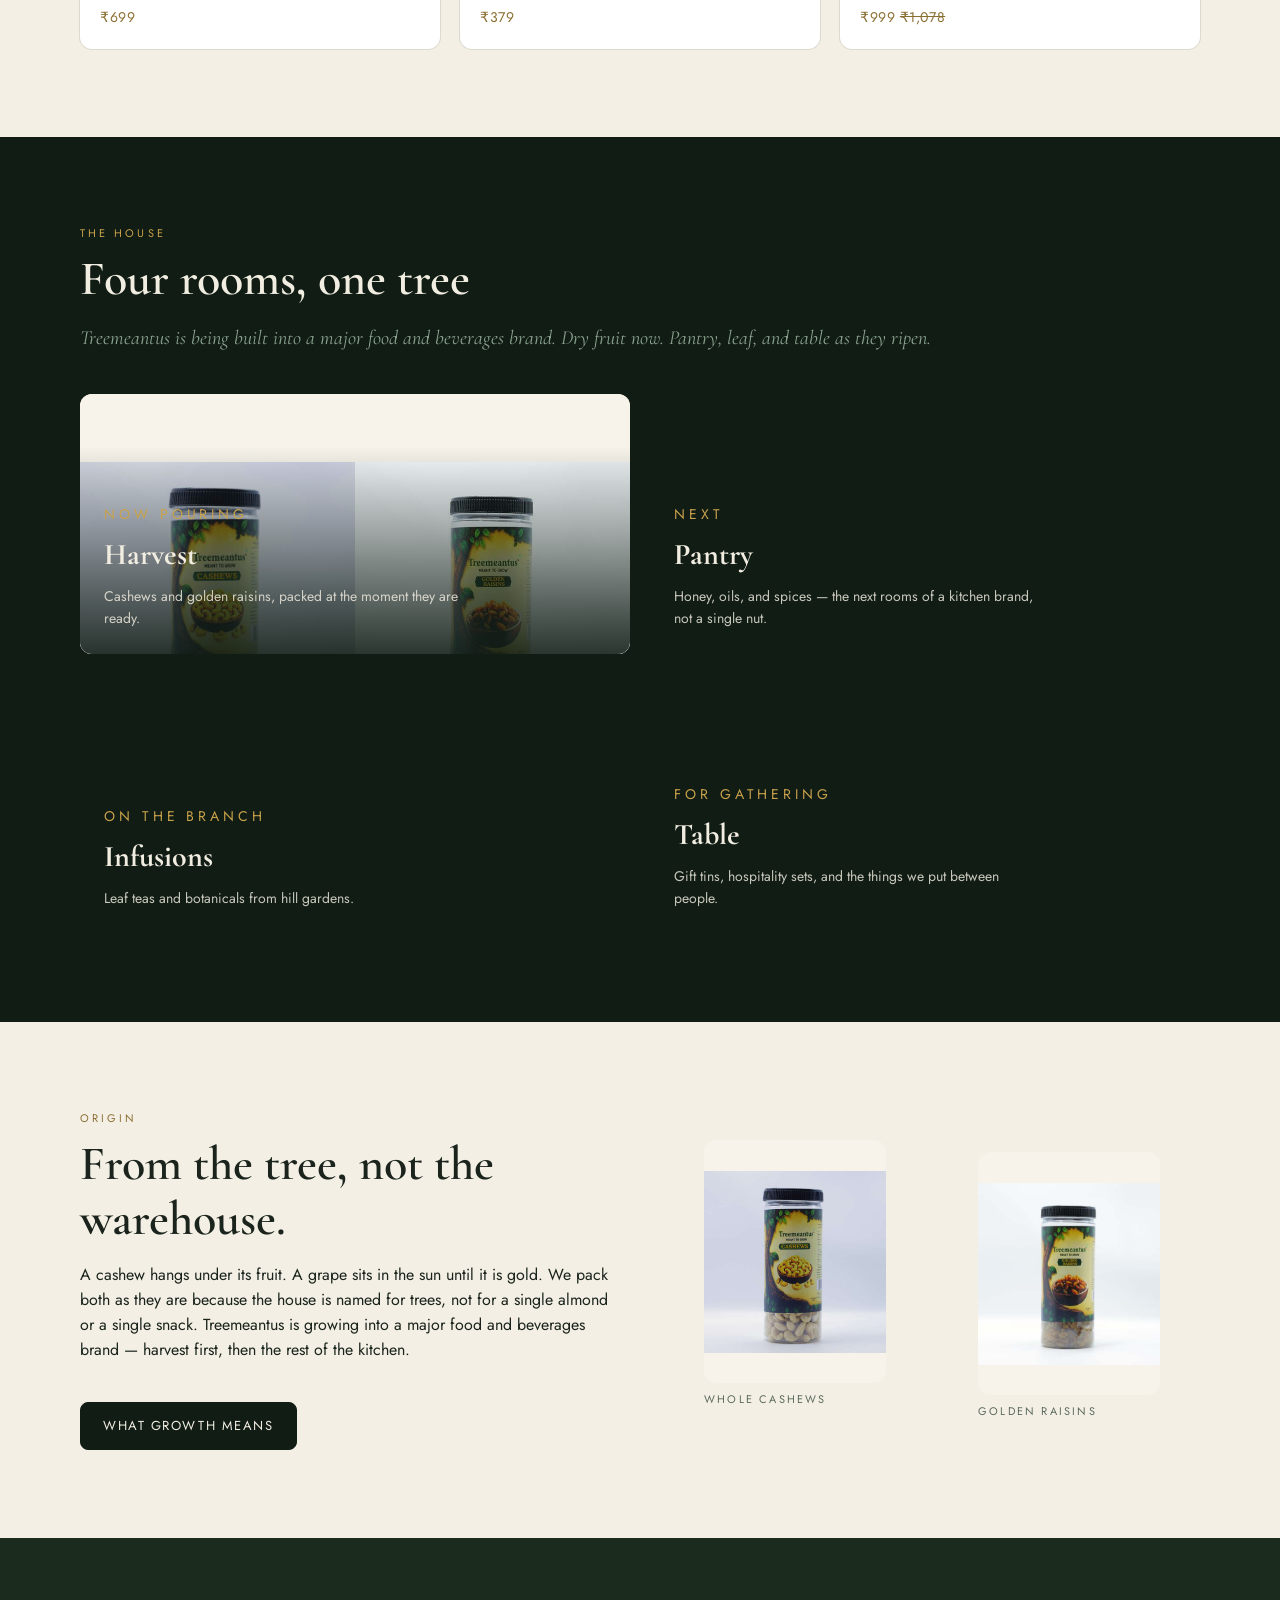
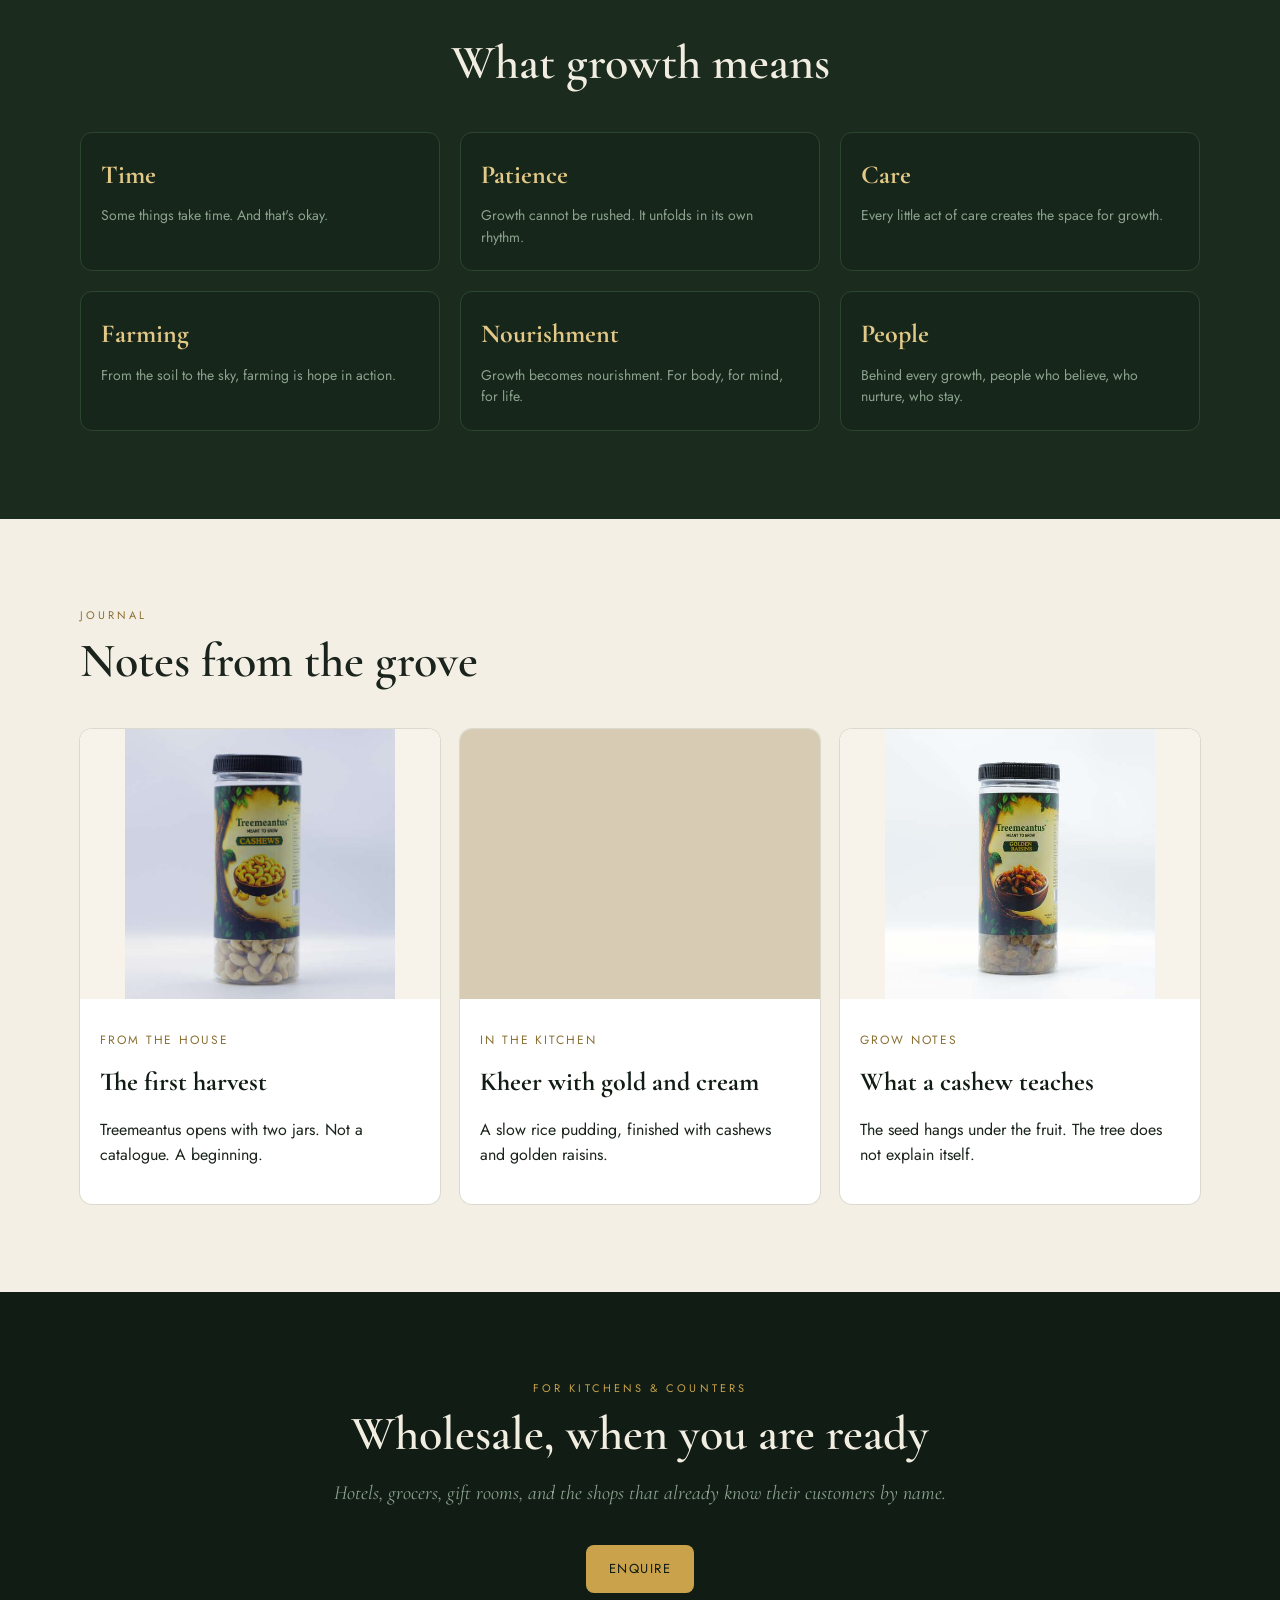
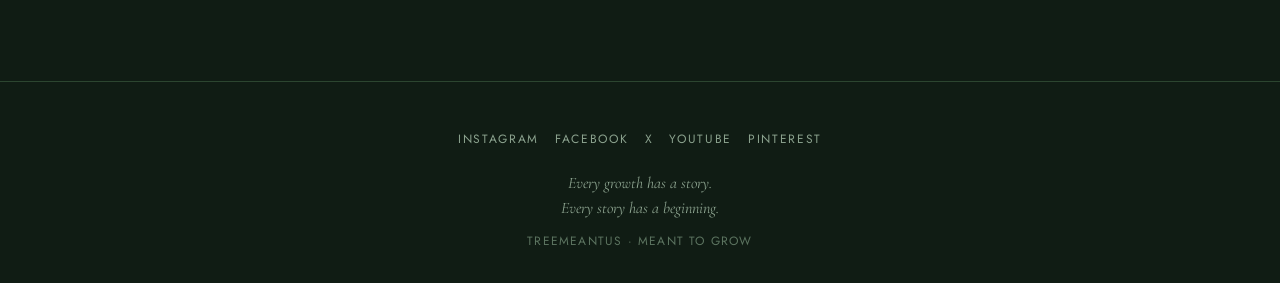
==== commit affd0774: "Show official raisins jar photo; keep working cashews jar" ====
--- a/index.html
+++ b/index.html
@@ -8,6 +8,7 @@
   <link rel="preconnect" href="https://fonts.googleapis.com">
   <link href="https://fonts.googleapis.com/css2?family=Cormorant+Garamond:ital,wght@0,600;1,500&family=Cormorant:wght@600&family=Jost:wght@300;400;500&display=swap" rel="stylesheet">
   <link rel="stylesheet" href="style.css">
+  <link rel="stylesheet" href="cashews.css?v=8">
   <link rel="stylesheet" href="jars.css?v=8">
 </head>
 <body>
--- a/cashews.css
+++ b/cashews.css
@@ -0,0 +1,6 @@
+.img-cashews,.photo-cashews{background-image:url("[data-uri]");background-size:contain;background-position:center;background-repeat:no-repeat;background-color:#f7f3ea}
+.duo{display:grid;grid-template-columns:1fr 1fr;gap:10px}
+.duo .product-photo{width:100%;min-height:0}
+.duo-media{display:grid;grid-template-columns:1fr 1fr;aspect-ratio:4/3}
+.duo-media>div{background-size:contain;background-position:center;background-repeat:no-repeat;background-color:#f7f3ea}
+.product-photo{width:100%;border-radius:12px;aspect-ratio:1;min-height:280px}
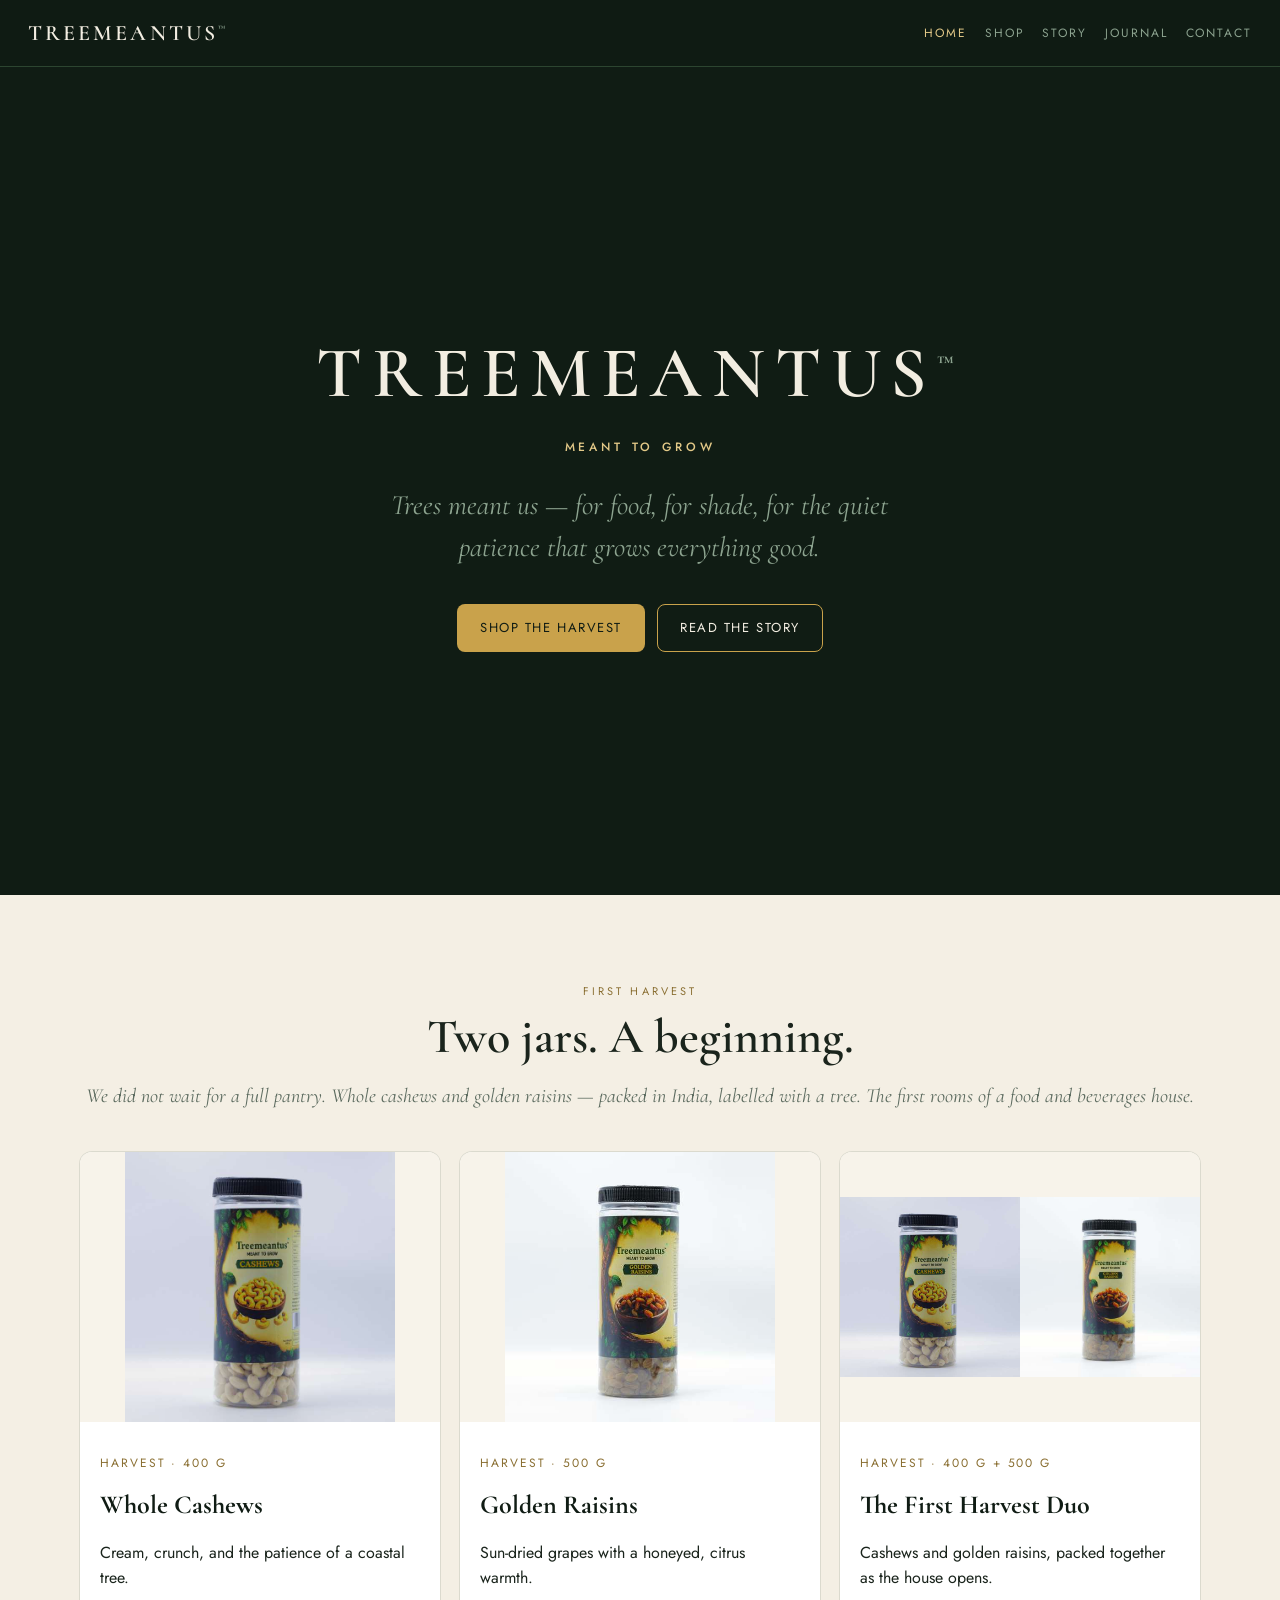
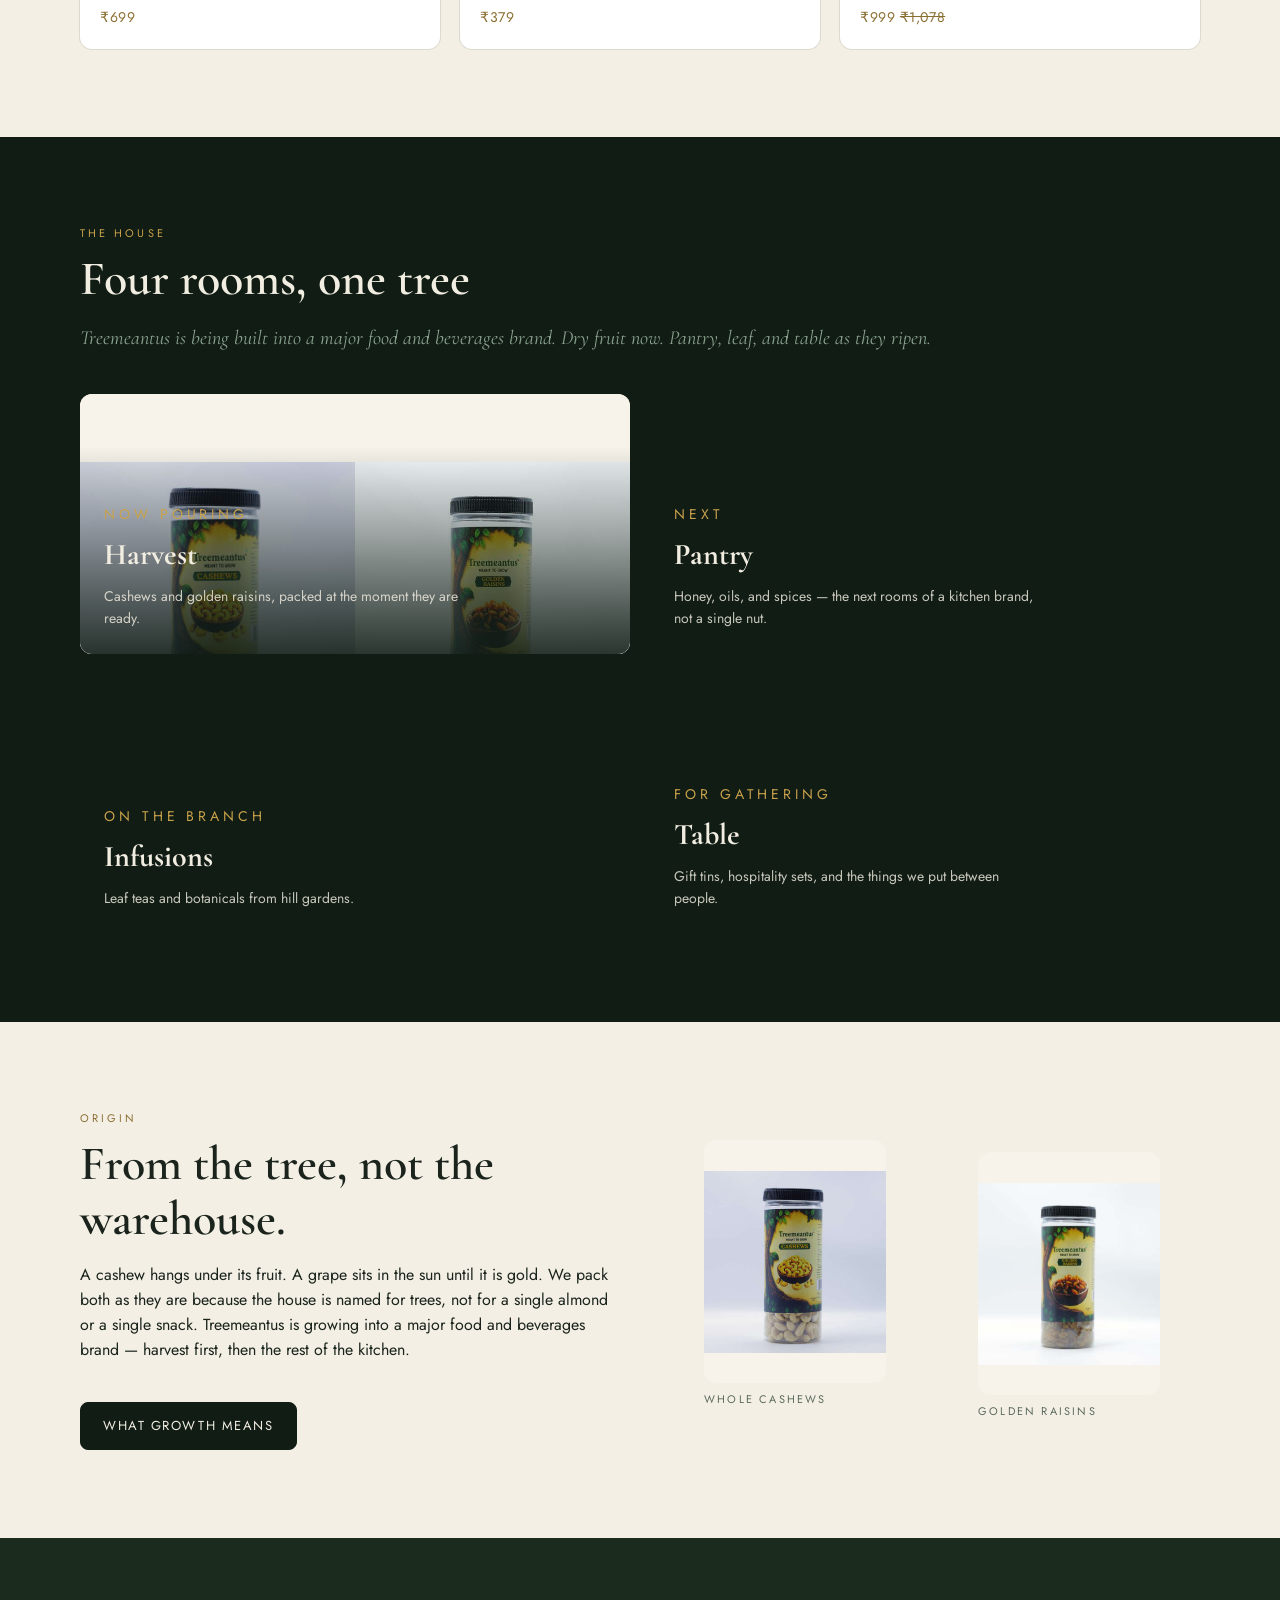
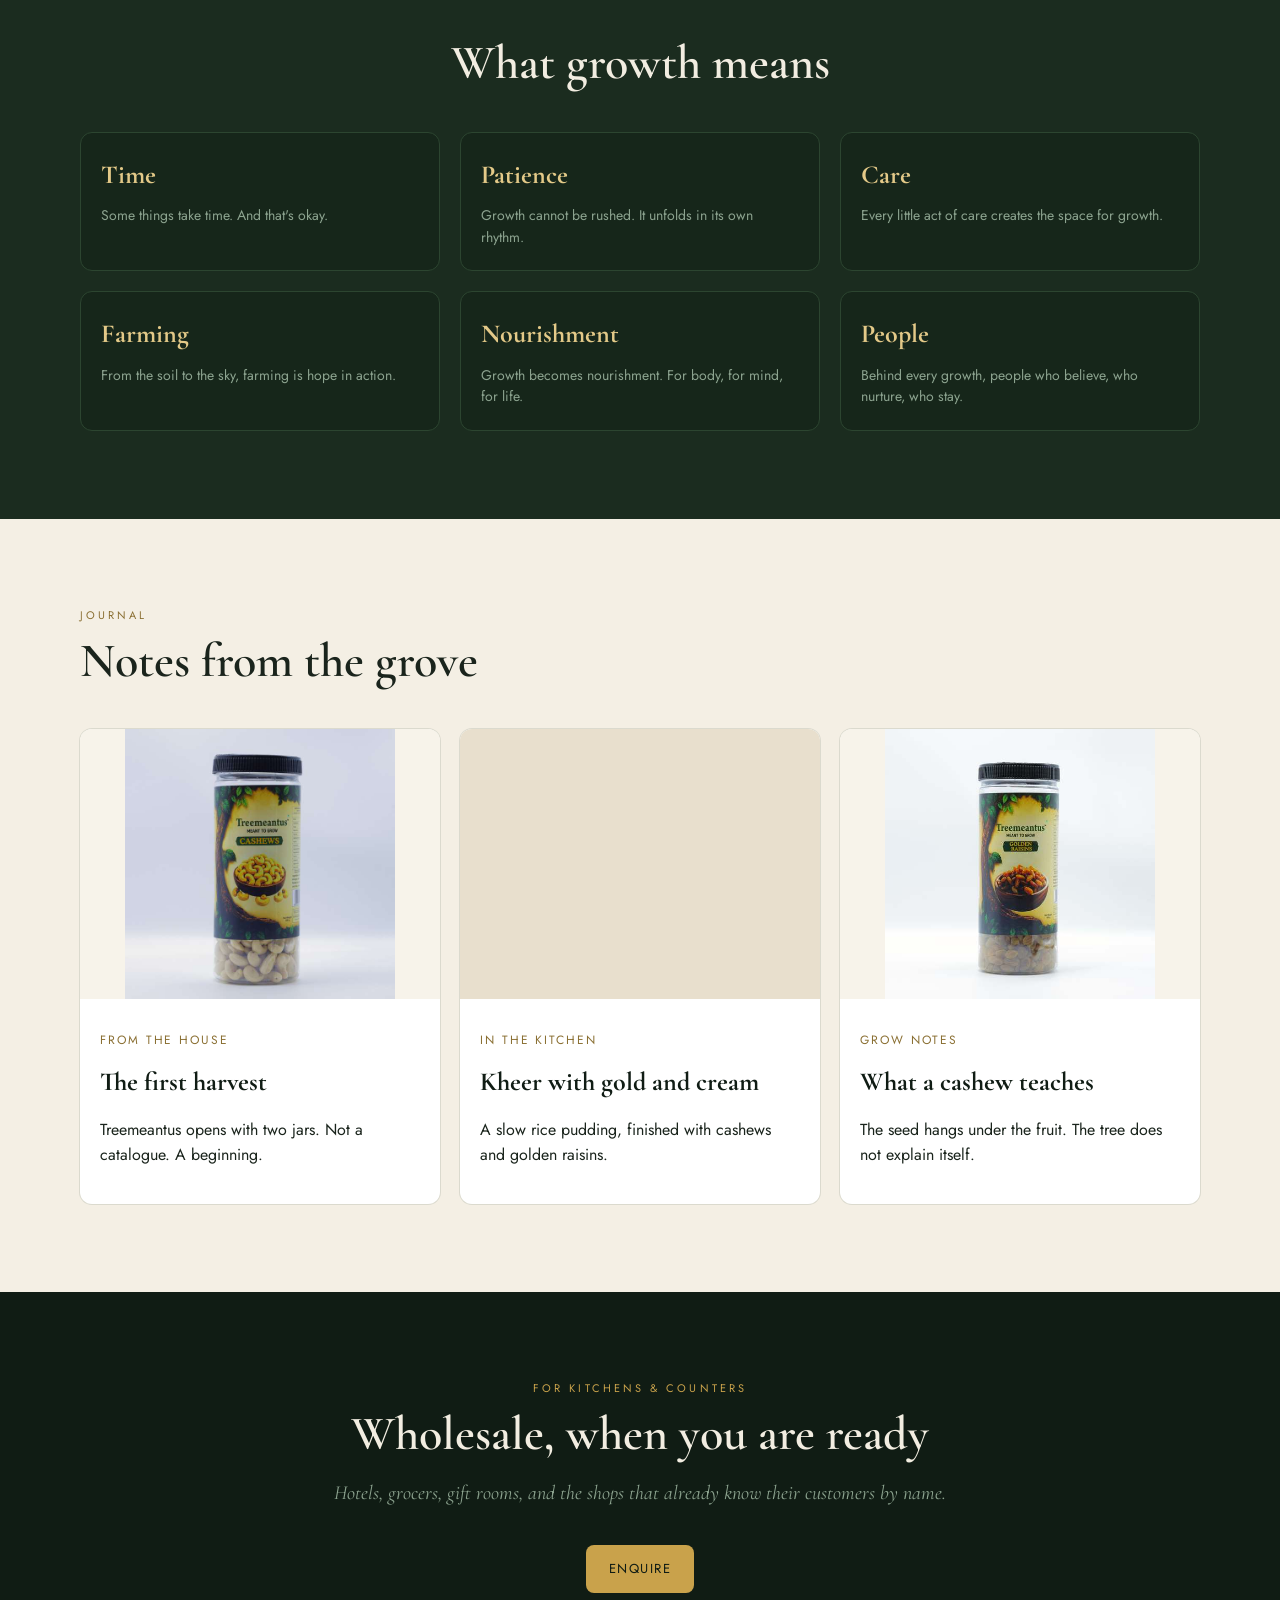
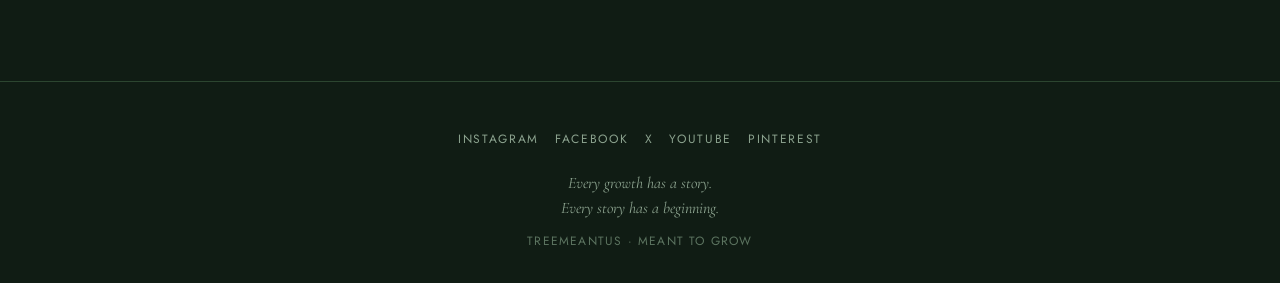
==== commit df421d02: "Replace paneer curry photo with Indian kheer dessert on journal cards" ====
--- a/index.html
+++ b/index.html
@@ -10,6 +10,7 @@
   <link rel="stylesheet" href="style.css">
   <link rel="stylesheet" href="cashews.css?v=8">
   <link rel="stylesheet" href="jars.css?v=8">
+  <link rel="stylesheet" href="kheer.css?v=2">
 </head>
 <body>
   <header class="nav">
@@ -121,7 +122,7 @@
       <h2 class="display">Notes from the grove</h2>
       <div class="grid-3">
         <a class="card" href="journal.html#the-first-harvest"><div class="card-media img-cashews"></div><div class="card-body"><p class="meta">From the house</p><h3>The first harvest</h3><p>Treemeantus opens with two jars. Not a catalogue. A beginning.</p></div></a>
-        <a class="card" href="journal.html#kheer"><div class="card-media" style="background-image:url('https://images.unsplash.com/photo-1631452180519-c014fe946bc7?auto=format&fit=crop&w=900&q=80')"></div><div class="card-body"><p class="meta">In the kitchen</p><h3>Kheer with gold and cream</h3><p>A slow rice pudding, finished with cashews and golden raisins.</p></div></a>
+        <a class="card" href="journal.html#kheer"><div class="card-media img-kheer"></div><div class="card-body"><p class="meta">In the kitchen</p><h3>Kheer with gold and cream</h3><p>A slow rice pudding, finished with cashews and golden raisins.</p></div></a>
         <a class="card" href="journal.html#cashew"><div class="card-media img-raisins"></div><div class="card-body"><p class="meta">Grow notes</p><h3>What a cashew teaches</h3><p>The seed hangs under the fruit. The tree does not explain itself.</p></div></a>
       </div>
     </div>
--- a/kheer.css
+++ b/kheer.css
@@ -0,0 +1 @@
+.img-kheer,.photo-kheer{background-image:url("https://upload.wikimedia.org/wikipedia/commons/thumb/0/0a/Rice_Kheer_or_Rice_Pudding.JPG/1280px-Rice_Kheer_or_Rice_Pudding.JPG");background-size:cover;background-position:center;background-repeat:no-repeat;background-color:#e8dfcd;}
